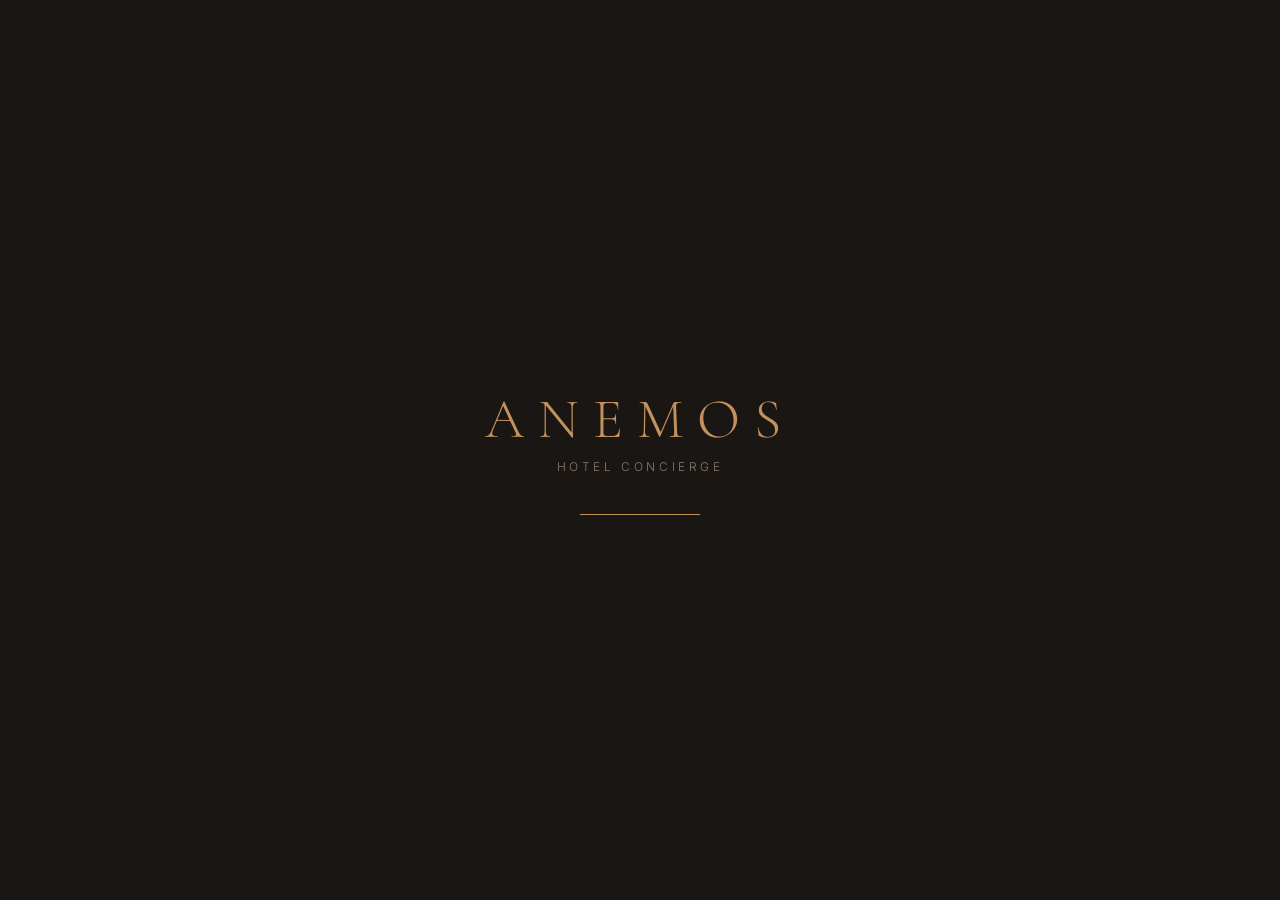
==== index.html @ 1d40fd34 "Initial commit: ANEMOS Luxury Hotel Digital Concierge & QR Menu System" ====
﻿<!DOCTYPE html>
<html lang="en">
<head>
<meta charset="UTF-8"/>
<meta name="viewport" content="width=device-width,initial-scale=1.0,maximum-scale=1.0"/>
<title>ANEMOS - Hotel Digital Concierge</title>
<link rel="preconnect" href="https://fonts.googleapis.com"/>
<link href="https://fonts.googleapis.com/css2?family=Cormorant+Garamond:wght@300;400;500;600&family=Inter:wght@300;400;500;600&display=swap" rel="stylesheet"/>
<link rel="stylesheet" href="guest.css"/>
</head>
<body>
<div id="splash"><div class="splash-logo">ANEMOS</div><div class="splash-sub">Hotel Concierge</div><div class="splash-bar"><div class="splash-bar-inner"></div></div></div>
<div id="app" class="hidden">
  <header class="header">
    <div class="header-logo">ANEMOS</div>
    <div class="header-right"><div class="room-chip" id="headerRoom">Room 101</div><a href="staff.html" class="staff-link">Staff</a></div>
  </header>
  <div class="hero"><div class="hero-overlay"></div><div class="hero-content"><div class="hero-welcome">Welcome to ANEMOS</div><div class="hero-title" id="heroGreeting">Good Evening!</div><div class="hero-tags"><span class="hero-tag">Luxury Stay</span><span class="hero-tag">Beachfront</span><span class="hero-tag">24/7 Concierge</span></div></div></div>
  <div class="info-banner">
    <div class="info-item"><div class="info-label">Check-in</div><div class="info-val">2:00 PM</div></div>
    <div class="info-divider"></div>
    <div class="info-item"><div class="info-label">Check-out</div><div class="info-val">11:00 AM</div></div>
    <div class="info-divider"></div>
    <div class="info-item"><div class="info-label">Room</div><div class="info-val" id="infoBannerRoom">101</div></div>
  </div>
  <button class="chat-bubble-btn" onclick="openPage('chat')">
    <span class="wa-icon">&#128172;</span>
    <span class="wa-text"><strong>Chat with Concierge</strong><span>Available 24/7 - Replies instantly</span></span>
    <span class="wa-arrow">&#8250;</span>
  </button>
  <div class="section">
    <div class="section-title">Hotel Services</div>
    <div class="section-sub">Tap to explore any service</div>
    <div class="cat-grid">
      <div class="cat-card" onclick="openPage('breakfast')"><div class="cat-icon">&#127859;</div><div><div class="cat-name">Breakfast</div><div class="cat-desc">7:00 - 10:30 AM</div></div><div class="cat-arrow">&#8250;</div></div>
      <div class="cat-card" onclick="openPage('wifi')"><div class="cat-icon">&#128246;</div><div><div class="cat-name">House &amp; Wi-Fi</div><div class="cat-desc">Hotel info &amp; network</div></div><div class="cat-arrow">&#8250;</div></div>
      <div class="cat-card" onclick="openPage('guestservices')"><div class="cat-icon">&#128717;</div><div><div class="cat-name">Guest Services</div><div class="cat-desc">Requests &amp; amenities</div></div><div class="cat-arrow">&#8250;</div></div>
      <div class="cat-card" onclick="openPage('localguide')"><div class="cat-icon">&#128506;</div><div><div class="cat-name">Local Guide</div><div class="cat-desc">Places to explore</div></div><div class="cat-arrow">&#8250;</div></div>
      <div class="cat-card" onclick="openPage('contacts')"><div class="cat-icon">&#128222;</div><div><div class="cat-name">Contacts</div><div class="cat-desc">Staff &amp; departments</div></div><div class="cat-arrow">&#8250;</div></div>
      <div class="cat-card" onclick="openPage('offers')"><div class="cat-icon">&#127873;</div><div><div class="cat-name">Property &amp; Offers</div><div class="cat-desc">Deals &amp; packages</div></div><div class="cat-arrow">&#8250;</div></div>
      <div class="cat-card" onclick="openPage('policies')"><div class="cat-icon">&#128203;</div><div><div class="cat-name">Policies</div><div class="cat-desc">Rules &amp; guidelines</div></div><div class="cat-arrow">&#8250;</div></div>
      <div class="cat-card" onclick="openPage('minibar')"><div class="cat-icon">&#127865;</div><div><div class="cat-name">Mini Bar</div><div class="cat-desc">Snacks &amp; beverages</div></div><div class="cat-arrow">&#8250;</div></div>
      <div class="cat-card wide" onclick="openPage('map')"><div class="cat-icon">&#128205;</div><div class="cat-info"><div class="cat-name">Property Map</div><div class="cat-desc">Find your way around the property</div></div><div class="cat-arrow2">&#8250;</div></div>
      <div class="cat-card wide" onclick="openPage('spa')"><div class="cat-icon">&#128134;</div><div class="cat-info"><div class="cat-name">Spa &amp; Wellness</div><div class="cat-desc">Book relaxation treatments</div></div><div class="cat-arrow2">&#8250;</div></div>
    </div>
  </div>
  <div class="scroll-pad"></div>
</div>

<!-- PAGES -->
<div class="page" id="page-breakfast"><div class="page-header"><button class="back-btn" onclick="closePage('breakfast')">&#8592; Back</button><h2>&#127859; Breakfast</h2></div><div class="page-body"><div class="wifi-badge">Served: 7:00 AM - 10:30 AM</div><div class="menu-list"><div class="menu-item"><div class="menu-dot veg"></div><div class="menu-item-info"><div class="menu-item-name">Continental Breakfast</div><div class="menu-item-desc">Croissants, jam, butter, fresh juice, coffee</div><span class="menu-item-tag">Vegetarian</span></div><div class="menu-time">30 min</div></div><div class="menu-item"><div class="menu-dot veg"></div><div class="menu-item-info"><div class="menu-item-name">Full English Breakfast</div><div class="menu-item-desc">Eggs, toast, baked beans, grilled tomato</div><span class="menu-item-tag">Egg</span></div><div class="menu-time">30 min</div></div><div class="menu-item"><div class="menu-dot veg"></div><div class="menu-item-info"><div class="menu-item-name">Fruit Bowl &amp; Granola</div><div class="menu-item-desc">Seasonal fruits, granola, honey yogurt</div><span class="menu-item-tag">Vegan</span></div><div class="menu-time">30 min</div></div><div class="menu-item"><div class="menu-dot"></div><div class="menu-item-info"><div class="menu-item-name">Pancakes &amp; Waffles</div><div class="menu-item-desc">Maple syrup, fresh berries, whipped cream</div><span class="menu-item-tag">Chef Special</span></div><div class="menu-time">30 min</div></div><div class="menu-item"><div class="menu-dot veg"></div><div class="menu-item-info"><div class="menu-item-name">Avocado Toast</div><div class="menu-item-desc">Sourdough, smashed avocado, cherry tomato</div><span class="menu-item-tag">Healthy</span></div><div class="menu-time">30 min</div></div><div class="menu-item"><div class="menu-dot"></div><div class="menu-item-info"><div class="menu-item-name">Eggs Benedict</div><div class="menu-item-desc">Poached eggs, hollandaise sauce, muffin</div><span class="menu-item-tag">Classic</span></div><div class="menu-time">30 min</div></div></div><br/><button class="modal-confirm" onclick="openPage('chat')">Chat with Concierge to Order</button></div></div>

<div class="page" id="page-wifi"><div class="page-header"><button class="back-btn" onclick="closePage('wifi')">&#8592; Back</button><h2>Wi-Fi &amp; Hotel Info</h2></div><div class="page-body"><div class="info-card"><h3>Wi-Fi Details</h3><div class="info-row"><span class="ikey">Network</span><span class="ival">ANEMOS_Guest</span></div><div class="info-row"><span class="ikey">Password</span><span class="ival" style="font-family:monospace;color:var(--primary);font-weight:700">Anemos@2024</span></div><div class="info-row"><span class="ikey">Speed</span><span class="ival">100 Mbps Fiber</span></div></div><div class="info-card"><h3>Hotel Timings</h3><div class="info-row"><span class="ikey">Breakfast</span><span class="ival">7:00 AM - 10:30 AM</span></div><div class="info-row"><span class="ikey">Spa</span><span class="ival">10:00 AM - 9:00 PM</span></div><div class="info-row"><span class="ikey">Restaurant</span><span class="ival">8:00 AM - 10:30 PM</span></div><div class="info-row"><span class="ikey">Pool</span><span class="ival">7:00 AM - 8:00 PM</span></div><div class="info-row"><span class="ikey">Room Service</span><span class="ival">24 Hours</span></div></div><div class="info-card"><h3>Check-in / Check-out</h3><div class="info-row"><span class="ikey">Check-in</span><span class="ival">2:00 PM</span></div><div class="info-row"><span class="ikey">Check-out</span><span class="ival">11:00 AM</span></div><div class="info-row"><span class="ikey">Late Check-out</span><span class="ival">Available (charges apply)</span></div></div></div></div>

<div class="page" id="page-guestservices"><div class="page-header"><button class="back-btn" onclick="closePage('guestservices')">&#8592; Back</button><h2>Guest Services</h2></div><div class="page-body"><div class="services-list"><div class="service-row" onclick="requestService('Extra Pillows')"><div class="srv-icon">&#128716;</div><div class="srv-info"><div class="srv-name">Extra Pillows</div><div class="srv-desc">Request additional bedding</div></div><div class="srv-arrow">&#8250;</div></div><div class="service-row" onclick="requestService('Extra Blanket')"><div class="srv-icon">&#129491;</div><div class="srv-info"><div class="srv-name">Extra Blanket</div><div class="srv-desc">Request warm blanket</div></div><div class="srv-arrow">&#8250;</div></div><div class="service-row" onclick="requestService('Iron and Board')"><div class="srv-icon">&#128086;</div><div class="srv-info"><div class="srv-name">Iron &amp; Board</div><div class="srv-desc">For clothes</div></div><div class="srv-arrow">&#8250;</div></div><div class="service-row" onclick="requestService('Toiletries Refill')"><div class="srv-icon">&#129516;</div><div class="srv-info"><div class="srv-name">Toiletries Refill</div><div class="srv-desc">Shampoo, soap, conditioner</div></div><div class="srv-arrow">&#8250;</div></div><div class="service-row" onclick="requestService('Room Cleaning')"><div class="srv-icon">&#129529;</div><div class="srv-info"><div class="srv-name">Room Cleaning Now</div><div class="srv-desc">Immediate housekeeping</div></div><div class="srv-arrow">&#8250;</div></div><div class="service-row" onclick="requestService('Do Not Disturb')"><div class="srv-icon">&#128683;</div><div class="srv-info"><div class="srv-name">Do Not Disturb</div><div class="srv-desc">No housekeeping today</div></div><div class="srv-arrow">&#8250;</div></div><div class="service-row" onclick="requestService('Wake-up Call')"><div class="srv-icon">&#9200;</div><div class="srv-info"><div class="srv-name">Wake-up Call</div><div class="srv-desc">Set alarm via staff</div></div><div class="srv-arrow">&#8250;</div></div><div class="service-row" onclick="requestService('Laundry')"><div class="srv-icon">&#128087;</div><div class="srv-info"><div class="srv-name">Laundry Service</div><div class="srv-desc">Same-day or next-day</div></div><div class="srv-arrow">&#8250;</div></div></div></div></div>

<div class="page" id="page-localguide"><div class="page-header"><button class="back-btn" onclick="closePage('localguide')">&#8592; Back</button><h2>Local Guide</h2></div><div class="page-body"><div class="guide-card"><div class="guide-emoji">&#127958;</div><div class="guide-info"><div class="guide-name">Calangute Beach</div><div class="guide-dist">2.5 km - 8 min drive</div></div><div class="guide-badge">Beach</div></div><div class="guide-card"><div class="guide-emoji">&#127749;</div><div class="guide-info"><div class="guide-name">Anjuna Beach</div><div class="guide-dist">5 km - 15 min drive</div></div><div class="guide-badge">Beach</div></div><div class="guide-card"><div class="guide-emoji">&#9962;</div><div class="guide-info"><div class="guide-name">Basilica of Bom Jesus</div><div class="guide-dist">12 km - 25 min</div></div><div class="guide-badge">Heritage</div></div><div class="guide-card"><div class="guide-emoji">&#128717;</div><div class="guide-info"><div class="guide-name">Mapusa Market</div><div class="guide-dist">8 km - 20 min drive</div></div><div class="guide-badge">Shopping</div></div><div class="guide-card"><div class="guide-emoji">&#127869;</div><div class="guide-info"><div class="guide-name">Fisherman Wharf</div><div class="guide-dist">4 km - 10 min drive</div></div><div class="guide-badge">Restaurant</div></div><div class="guide-card"><div class="guide-emoji">&#127754;</div><div class="guide-info"><div class="guide-name">Dudhsagar Waterfalls</div><div class="guide-dist">60 km - Day trip</div></div><div class="guide-badge">Nature</div></div><div class="guide-card"><div class="guide-emoji">&#127940;</div><div class="guide-info"><div class="guide-name">Water Sports Hub</div><div class="guide-dist">3 km - 8 min</div></div><div class="guide-badge">Adventure</div></div><div class="guide-card"><div class="guide-emoji">&#127759;</div><div class="guide-info"><div class="guide-name">Night Market Arpora</div><div class="guide-dist">4 km - 10 min drive</div></div><div class="guide-badge">Nightlife</div></div></div></div>

<div class="page" id="page-contacts"><div class="page-header"><button class="back-btn" onclick="closePage('contacts')">&#8592; Back</button><h2>Contacts</h2></div><div class="page-body"><div class="contact-card"><div class="contact-icon-wrap">&#127968;</div><div class="contact-info"><div class="contact-name">Reception</div><div class="contact-num">Ext: 0 - 24 Hours</div></div><button class="contact-call" onclick="showToast('Calling Reception...')">Call</button></div><div class="contact-card"><div class="contact-icon-wrap">&#129529;</div><div class="contact-info"><div class="contact-name">Housekeeping</div><div class="contact-num">Ext: 101</div></div><button class="contact-call" onclick="showToast('Calling Housekeeping...')">Call</button></div><div class="contact-card"><div class="contact-icon-wrap">&#127869;</div><div class="contact-info"><div class="contact-name">Restaurant</div><div class="contact-num">Ext: 102</div></div><button class="contact-call" onclick="showToast('Calling Restaurant...')">Call</button></div><div class="contact-card"><div class="contact-icon-wrap">&#128134;</div><div class="contact-info"><div class="contact-name">Spa &amp; Wellness</div><div class="contact-num">Ext: 103</div></div><button class="contact-call" onclick="showToast('Calling Spa...')">Call</button></div><div class="contact-card"><div class="contact-icon-wrap">&#128661;</div><div class="contact-info"><div class="contact-name">Valet / Transport</div><div class="contact-num">Ext: 104</div></div><button class="contact-call" onclick="showToast('Calling Valet...')">Call</button></div><div class="contact-card"><div class="contact-icon-wrap">&#128295;</div><div class="contact-info"><div class="contact-name">Maintenance</div><div class="contact-num">Ext: 105</div></div><button class="contact-call" onclick="showToast('Calling Maintenance...')">Call</button></div></div></div>

<div class="page" id="page-policies"><div class="page-header"><button class="back-btn" onclick="closePage('policies')">&#8592; Back</button><h2>Policies</h2></div><div class="page-body"><div class="policy-card"><div class="policy-title">Pet Policy</div><div class="policy-text">Pets are not allowed. Service animals welcome with prior notification.</div></div><div class="policy-card"><div class="policy-title">Smoking Policy</div><div class="policy-text">Non-smoking property. Designated smoking areas near the garden.</div></div><div class="policy-card"><div class="policy-title">Noise Policy</div><div class="policy-text">Quiet hours 10:00 PM - 8:00 AM. Outside visitors must register at reception.</div></div><div class="policy-card"><div class="policy-title">Payment Policy</div><div class="policy-text">All major cards, cash, UPI accepted. Credit card hold at check-in.</div></div><div class="policy-card"><div class="policy-title">Cancellation Policy</div><div class="policy-text">Free cancellation up to 48 hours before check-in. No-show: Full stay charged.</div></div><div class="policy-card"><div class="policy-title">Pool Rules</div><div class="policy-text">Pool open 7 AM - 8 PM. Children under 12 must be supervised.</div></div></div></div>

<div class="page" id="page-minibar"><div class="page-header"><button class="back-btn" onclick="closePage('minibar')">&#8592; Back</button><h2>Mini Bar</h2></div><div class="page-body"><div class="wifi-badge">Items billed to your room automatically</div><div class="minibar-grid"><div class="minibar-card"><div class="minibar-emoji">&#127866;</div><div class="minibar-name">Kingfisher Beer</div><div class="minibar-price">Rs. 250</div><button class="minibar-btn" onclick="addMinibar('Kingfisher Beer','250')">+ Order</button></div><div class="minibar-card"><div class="minibar-emoji">&#129380;</div><div class="minibar-name">Coca Cola</div><div class="minibar-price">Rs. 120</div><button class="minibar-btn" onclick="addMinibar('Coca Cola','120')">+ Order</button></div><div class="minibar-card"><div class="minibar-emoji">&#129381;</div><div class="minibar-name">Fruit Juice</div><div class="minibar-price">Rs. 180</div><button class="minibar-btn" onclick="addMinibar('Fruit Juice','180')">+ Order</button></div><div class="minibar-card"><div class="minibar-emoji">&#128167;</div><div class="minibar-name">Mineral Water 1L</div><div class="minibar-price">Rs. 80</div><button class="minibar-btn" onclick="addMinibar('Mineral Water','80')">+ Order</button></div><div class="minibar-card"><div class="minibar-emoji">&#127849;</div><div class="minibar-name">Dairy Milk</div><div class="minibar-price">Rs. 150</div><button class="minibar-btn" onclick="addMinibar('Dairy Milk','150')">+ Order</button></div><div class="minibar-card"><div class="minibar-emoji">&#129385;</div><div class="minibar-name">Roasted Peanuts</div><div class="minibar-price">Rs. 120</div><button class="minibar-btn" onclick="addMinibar('Peanuts','120')">+ Order</button></div><div class="minibar-card"><div class="minibar-emoji">&#127863;</div><div class="minibar-name">Red Wine Mini</div><div class="minibar-price">Rs. 650</div><button class="minibar-btn" onclick="addMinibar('Red Wine','650')">+ Order</button></div><div class="minibar-card"><div class="minibar-emoji">&#9749;</div><div class="minibar-name">Nescafe Kit</div><div class="minibar-price">Rs. 100</div><button class="minibar-btn" onclick="addMinibar('Coffee Kit','100')">+ Order</button></div></div></div></div>

<div class="page" id="page-map"><div class="page-header"><button class="back-btn" onclick="closePage('map')">&#8592; Back</button><h2>Property Map</h2></div><div class="page-body"><div class="map-card"><div class="map-placeholder"><div class="map-pin">&#128205;</div><p>ANEMOS Hotel, North Goa</p></div><div class="map-info"><p>Survey No. 45, Candolim Road, Calangute, North Goa - 403515</p></div></div><div class="info-card"><h3>Facilities</h3><div class="info-row"><span class="ikey">Swimming Pool</span><span class="ival">Ground Floor - Rear Garden</span></div><div class="info-row"><span class="ikey">Restaurant</span><span class="ival">Ground Floor - Main Building</span></div><div class="info-row"><span class="ikey">Spa</span><span class="ival">1st Floor - East Wing</span></div><div class="info-row"><span class="ikey">Gym</span><span class="ival">1st Floor - West Wing</span></div><div class="info-row"><span class="ikey">Reception</span><span class="ival">Ground Floor - Main Lobby</span></div><div class="info-row"><span class="ikey">Parking</span><span class="ival">Basement - B1 Level</span></div></div></div></div>

<div class="page" id="page-offers"><div class="page-header"><button class="back-btn" onclick="closePage('offers')">&#8592; Back</button><h2>Property &amp; Offers</h2></div><div class="page-body"><div class="offer-card"><div class="offer-banner"><h3>Honeymoon Package</h3><p>Special romantic getaway for couples</p></div><ul class="offer-body"><li>Complimentary room upgrade</li><li>Candle-light dinner for two</li><li>Couple spa session 60 min</li><li>Welcome fruit basket and wine</li></ul></div><div class="offer-card"><div class="offer-banner" style="background:linear-gradient(135deg,#4a90d9,#2c6fad)"><h3>Pool and Spa Day Pass</h3><p>Relax and rejuvenate all day</p></div><ul class="offer-body"><li>Full-day pool access</li><li>One spa treatment of choice</li><li>Complimentary welcome drink</li></ul></div><div class="offer-card"><div class="offer-banner" style="background:linear-gradient(135deg,#4caf7d,#2e7d52)"><h3>Dining Offer</h3><p>Save on every meal this week</p></div><ul class="offer-body"><li>20% off on all a la carte items</li><li>Free mocktail with main course</li></ul></div><button class="modal-confirm" style="margin-top:16px" onclick="openPage('chat')">Book via Concierge Chat</button></div></div>

<div class="page" id="page-spa"><div class="page-header"><button class="back-btn" onclick="closePage('spa')">&#8592; Back</button><h2>Spa &amp; Wellness</h2></div><div class="page-body"><div class="wifi-badge">Hours: 10:00 AM - 9:00 PM</div><div class="spa-list"><div class="spa-item"><div class="spa-emoji">&#128134;</div><div class="spa-info"><div class="spa-name">Swedish Massage</div><div class="spa-detail">60 min - Rs. 1,500 - Full body relaxation</div></div><button class="spa-book" onclick="bookSpa('Swedish Massage')">Book</button></div><div class="spa-item"><div class="spa-emoji">&#128170;</div><div class="spa-info"><div class="spa-name">Deep Tissue Massage</div><div class="spa-detail">90 min - Rs. 2,000 - Muscle tension relief</div></div><button class="spa-book" onclick="bookSpa('Deep Tissue')">Book</button></div><div class="spa-item"><div class="spa-emoji">&#127800;</div><div class="spa-info"><div class="spa-name">Aromatherapy</div><div class="spa-detail">60 min - Rs. 1,800 - Stress relief</div></div><button class="spa-book" onclick="bookSpa('Aromatherapy')">Book</button></div><div class="spa-item"><div class="spa-emoji">&#10024;</div><div class="spa-info"><div class="spa-name">Luxury Facial</div><div class="spa-detail">45 min - Rs. 1,200 - Skin rejuvenation</div></div><button class="spa-book" onclick="bookSpa('Luxury Facial')">Book</button></div><div class="spa-item"><div class="spa-emoji">&#129461;</div><div class="spa-info"><div class="spa-name">Foot Reflexology</div><div class="spa-detail">30 min - Rs. 800</div></div><button class="spa-book" onclick="bookSpa('Foot Reflexology')">Book</button></div><div class="spa-item"><div class="spa-emoji">&#128701;</div><div class="spa-info"><div class="spa-name">Floral Bath Ritual</div><div class="spa-detail">45 min - Rs. 1,400 - Rose and jasmine bath</div></div><button class="spa-book" onclick="bookSpa('Floral Bath')">Book</button></div></div></div></div>

<div class="page" id="page-chat">
  <div class="page-header" style="background:#075E54;border:none;">
    <button class="back-btn" style="background:transparent;border:none;color:#fff;" onclick="closePage('chat')">&#8592; Back</button>
    <div style="width:36px;height:36px;border-radius:50%;background:#c4915a;display:flex;align-items:center;justify-content:center;color:#fff;font-weight:700;font-size:1rem">A</div>
    <div style="flex:1"><div style="font-size:0.95rem;font-weight:600;color:#fff">ANEMOS Concierge</div><div style="color:rgba(255,255,255,0.7);font-size:0.7rem">Online now</div></div>
  </div>
  <div class="chat-body" id="chatBody">
    <div class="msg received"><div class="msg-bubble">Welcome to ANEMOS! How can we make your stay more special today?</div><div class="msg-time">Concierge - Now</div></div>
    <div class="msg received"><div class="msg-bubble">You can request anything - room service, breakfast, spa bookings, or ask anything about the hotel!</div><div class="msg-time">Concierge - Now</div></div>
  </div>
  <div class="quick-chips">
    <div class="chip" onclick="sendQuick('Order Breakfast')">Order Breakfast</div>
    <div class="chip" onclick="sendQuick('Book Spa')">Book Spa</div>
    <div class="chip" onclick="sendQuick('Extra Towels')">Extra Towels</div>
    <div class="chip" onclick="sendQuick('Room Cleaning')">Room Cleaning</div>
    <div class="chip" onclick="sendQuick('Wi-Fi Password')">Wi-Fi Password</div>
    <div class="chip" onclick="sendQuick('Late Check-out')">Late Check-out</div>
  </div>
  <div class="chat-input-area">
    <input type="text" class="chat-input" id="chatInput" placeholder="Type a message..." onkeypress="handleChatKey(event)"/>
    <button class="chat-send" onclick="sendChatMsg()">&#10148;</button>
  </div>
</div>

<div class="modal-overlay" id="roomModal">
  <div class="modal">
    <div class="modal-title">Welcome!</div>
    <div class="modal-sub">Please select your room number to personalize your experience.</div>
    <div class="room-selector">
      <label>Room Number</label>
      <div class="room-controls"><button class="room-btn" onclick="changeRoom(-1)">-</button><div class="room-val" id="roomVal">101</div><button class="room-btn" onclick="changeRoom(1)">+</button></div>
    </div>
    <button class="modal-confirm" onclick="confirmRoom()">Confirm Room and Continue</button>
  </div>
</div>

<div id="toast"></div>
<script src="guest.js"></script>
</body>
</html>
---- guest.css ----
﻿*{margin:0;padding:0;box-sizing:border-box;-webkit-tap-highlight-color:transparent}
:root{--primary:#c4915a;--primary-dark:#a87843;--accent:#d4a853;--bg:#ffffff;--bg2:#f7f4ef;--bg3:#eee9e0;--text:#1a1614;--text2:#5a504a;--text3:#9a8f85;--border:#e5ddd4;--red:#e05c5c;--green:#4caf7d;--shadow:0 2px 20px rgba(0,0,0,0.08);--shadow2:0 4px 30px rgba(0,0,0,0.12)}
html,body{font-family:'Inter',sans-serif;background:var(--bg);color:var(--text);min-height:100vh;max-width:430px;margin:0 auto;overflow-x:hidden}
#splash{position:fixed;inset:0;z-index:9999;background:#1a1614;display:flex;align-items:center;justify-content:center;flex-direction:column;transition:opacity .6s ease,visibility .6s ease}
#splash.hide{opacity:0;visibility:hidden}
.splash-logo{font-family:'Cormorant Garamond',serif;font-size:3.5rem;font-weight:300;color:var(--primary);letter-spacing:.25em;margin-bottom:6px}
.splash-sub{color:#8a7a6a;font-size:.75rem;letter-spacing:.3em;text-transform:uppercase;font-weight:300}
.splash-bar{margin-top:40px;width:120px;height:1px;background:#333;overflow:hidden}
.splash-bar-inner{height:100%;width:0;background:var(--primary);animation:loadBar 1.8s ease forwards}
@keyframes loadBar{to{width:100%}}
.header{position:sticky;top:0;z-index:100;background:rgba(255,255,255,.97);backdrop-filter:blur(12px);border-bottom:1px solid var(--border);padding:14px 20px;display:flex;align-items:center;justify-content:space-between}
.header-logo{font-family:'Cormorant Garamond',serif;font-size:1.5rem;font-weight:500;color:var(--text);letter-spacing:.12em}
.header-right{display:flex;align-items:center;gap:10px}
.room-chip{background:var(--primary);color:#fff;font-size:.72rem;font-weight:600;padding:4px 12px;border-radius:20px;letter-spacing:.05em}
.staff-link{background:var(--text);color:#fff;font-size:.72rem;font-weight:500;padding:5px 12px;border-radius:20px;border:none;cursor:pointer;text-decoration:none;display:flex;align-items:center;gap:5px;transition:background .2s}
.staff-link:hover{background:#333}
.hero{position:relative;height:220px;overflow:hidden;background:linear-gradient(135deg,#1a1614 0%,#3a2f28 100%)}
.hero-overlay{position:absolute;inset:0;background:linear-gradient(180deg,rgba(26,22,20,.3) 0%,rgba(26,22,20,.7) 100%);z-index:1}
.hero-content{position:absolute;bottom:0;left:0;right:0;z-index:2;padding:20px}
.hero-welcome{font-size:.72rem;color:var(--accent);letter-spacing:.2em;text-transform:uppercase;font-weight:500;margin-bottom:4px}
.hero-title{font-family:'Cormorant Garamond',serif;font-size:2rem;color:#fff;font-weight:400;line-height:1.1}
.hero-tags{display:flex;gap:8px;margin-top:10px;flex-wrap:wrap}
.hero-tag{background:rgba(255,255,255,.15);color:#fff;font-size:.68rem;padding:3px 10px;border-radius:20px;border:1px solid rgba(255,255,255,.25);backdrop-filter:blur(4px)}
.info-banner{background:var(--bg2);border-bottom:1px solid var(--border);padding:12px 20px;display:grid;grid-template-columns:repeat(3,1fr);text-align:center}
.info-item{padding:4px 0}
.info-label{font-size:.6rem;color:var(--text3);text-transform:uppercase;letter-spacing:.1em}
.info-val{font-size:.82rem;font-weight:600;color:var(--text);margin-top:1px}
.info-divider{width:1px;background:var(--border);align-self:stretch}
.chat-bubble-btn{margin:16px 20px;background:linear-gradient(135deg,#25D366,#128C7E);border-radius:16px;padding:14px 18px;display:flex;align-items:center;gap:12px;cursor:pointer;border:none;width:calc(100% - 40px);box-shadow:0 4px 20px rgba(37,211,102,.3);transition:transform .2s,box-shadow .2s;text-align:left}
.chat-bubble-btn:hover{transform:translateY(-1px);box-shadow:0 6px 24px rgba(37,211,102,.4)}
.wa-icon{font-size:1.6rem}
.wa-text{flex:1}
.wa-text strong{display:block;color:#fff;font-size:.9rem;font-weight:600}
.wa-text span{color:rgba(255,255,255,.8);font-size:.75rem}
.wa-arrow{color:rgba(255,255,255,.6);font-size:1.1rem}
.section{padding:20px}
.section-title{font-family:'Cormorant Garamond',serif;font-size:1.4rem;font-weight:500;color:var(--text);margin-bottom:4px;letter-spacing:.02em}
.section-sub{font-size:.75rem;color:var(--text3);margin-bottom:16px}
.cat-grid{display:grid;grid-template-columns:1fr 1fr;gap:10px}
.cat-card{background:var(--bg2);border:1px solid var(--border);border-radius:16px;padding:18px 16px;display:flex;flex-direction:column;gap:8px;cursor:pointer;transition:all .25s;position:relative;overflow:hidden}
.cat-card::before{content:'';position:absolute;top:0;left:0;right:0;height:3px;background:var(--primary);opacity:0;transition:opacity .25s}
.cat-card:hover::before,.cat-card:active::before{opacity:1}
.cat-card:hover{transform:translateY(-2px);box-shadow:var(--shadow2);background:#fff}
.cat-card:active{transform:scale(.98)}
.cat-icon{font-size:1.8rem}
.cat-name{font-size:.88rem;font-weight:600;color:var(--text)}
.cat-desc{font-size:.72rem;color:var(--text3);line-height:1.4}
.cat-arrow{position:absolute;right:14px;top:50%;transform:translateY(-50%);color:var(--text3);font-size:.9rem}
.cat-arrow2{color:var(--text3);font-size:.9rem;margin-left:auto}
.cat-card.wide{grid-column:span 2;flex-direction:row;align-items:center}
.cat-card.wide .cat-icon{font-size:2rem}
.cat-card.wide .cat-info{flex:1}
.page{position:fixed;inset:0;z-index:200;background:var(--bg);transform:translateY(100%);transition:transform .35s cubic-bezier(.4,0,.2,1);overflow-y:auto;max-width:430px;margin:0 auto}
.page.open{transform:translateY(0)}
.page-header{position:sticky;top:0;z-index:10;background:rgba(255,255,255,.97);backdrop-filter:blur(12px);border-bottom:1px solid var(--border);padding:14px 20px;display:flex;align-items:center;gap:14px}
.back-btn{background:var(--bg2);border:1px solid var(--border);border-radius:10px;padding:7px 14px;font-size:.82rem;font-weight:500;color:var(--text);cursor:pointer;transition:background .2s;display:flex;align-items:center;gap:5px}
.back-btn:hover{background:var(--bg3)}
.page-header h2{font-family:'Cormorant Garamond',serif;font-size:1.4rem;font-weight:500}
.page-body{padding:20px;padding-bottom:100px}
.info-card{background:var(--bg2);border-radius:16px;padding:18px;margin-bottom:12px;border:1px solid var(--border)}
.info-card h3{font-size:.78rem;text-transform:uppercase;letter-spacing:.12em;color:var(--primary);font-weight:600;margin-bottom:12px}
.info-row{display:flex;align-items:flex-start;gap:10px;padding:8px 0;border-bottom:1px solid var(--border)}
.info-row:last-child{border-bottom:none;padding-bottom:0}
.ikey{font-size:.78rem;color:var(--text3);min-width:110px}
.ival{font-size:.82rem;font-weight:500;color:var(--text);flex:1}
.menu-list{display:flex;flex-direction:column;gap:10px}
.menu-item{background:#fff;border:1px solid var(--border);border-radius:14px;padding:16px;display:flex;align-items:center;gap:12px}
.menu-dot{width:10px;height:10px;border-radius:50%;background:var(--primary);flex-shrink:0}
.menu-dot.veg{background:var(--green)}
.menu-item-info{flex:1}
.menu-item-name{font-size:.88rem;font-weight:600;color:var(--text)}
.menu-item-desc{font-size:.72rem;color:var(--text3);margin-top:2px}
.menu-item-tag{display:inline-block;background:var(--bg2);font-size:.65rem;padding:2px 8px;border-radius:10px;color:var(--text3);margin-top:4px}
.menu-time{font-size:.72rem;color:var(--primary);font-weight:600}
.guide-card{background:var(--bg2);border:1px solid var(--border);border-radius:14px;padding:16px;display:flex;align-items:center;gap:14px;margin-bottom:10px;cursor:pointer;transition:all .2s}
.guide-card:hover{background:#fff;transform:translateX(4px);box-shadow:var(--shadow)}
.guide-emoji{font-size:1.8rem}
.guide-info{flex:1}
.guide-name{font-size:.88rem;font-weight:600;color:var(--text)}
.guide-dist{font-size:.72rem;color:var(--text3);margin-top:2px}
.guide-badge{font-size:.65rem;background:var(--primary);color:#fff;padding:2px 8px;border-radius:10px;font-weight:600}
.contact-card{background:var(--bg2);border:1px solid var(--border);border-radius:14px;padding:16px;display:flex;align-items:center;gap:14px;margin-bottom:10px}
.contact-icon-wrap{width:44px;height:44px;border-radius:12px;background:var(--primary);color:#fff;display:flex;align-items:center;justify-content:center;font-size:1.3rem;flex-shrink:0}
.contact-info{flex:1}
.contact-name{font-size:.88rem;font-weight:600}
.contact-num{font-size:.8rem;color:var(--text3);margin-top:2px}
.contact-call{background:var(--green);color:#fff;border:none;border-radius:10px;padding:8px 16px;font-size:.78rem;font-weight:600;cursor:pointer;transition:background .2s}
.contact-call:hover{background:#3a9b6a}
.services-list{display:flex;flex-direction:column;gap:10px}
.service-row{background:var(--bg2);border:1px solid var(--border);border-radius:14px;padding:16px;display:flex;align-items:center;gap:12px;cursor:pointer;transition:all .2s}
.service-row:hover{background:#fff;box-shadow:var(--shadow)}
.service-row:active{transform:scale(.98)}
.srv-icon{font-size:1.5rem;width:40px;text-align:center}
.srv-info{flex:1}
.srv-name{font-size:.88rem;font-weight:600}
.srv-desc{font-size:.72rem;color:var(--text3);margin-top:2px}
.srv-arrow{color:var(--text3);font-size:1rem}
.policy-card{background:var(--bg2);border:1px solid var(--border);border-radius:14px;padding:18px;margin-bottom:10px}
.policy-title{font-size:.88rem;font-weight:600;color:var(--text);margin-bottom:8px}
.policy-text{font-size:.78rem;color:var(--text3);line-height:1.7}
.minibar-grid{display:grid;grid-template-columns:1fr 1fr;gap:10px}
.minibar-card{background:var(--bg2);border:1px solid var(--border);border-radius:14px;padding:16px;text-align:center}
.minibar-emoji{font-size:2rem;margin-bottom:6px}
.minibar-name{font-size:.82rem;font-weight:600;margin-bottom:2px}
.minibar-price{font-size:.72rem;color:var(--primary);font-weight:600}
.minibar-btn{margin-top:10px;width:100%;background:var(--primary);color:#fff;border:none;border-radius:10px;padding:8px;font-size:.78rem;font-weight:600;cursor:pointer;transition:background .2s}
.minibar-btn:hover{background:var(--primary-dark)}
.map-card{background:var(--bg2);border:1px solid var(--border);border-radius:16px;overflow:hidden;margin-bottom:12px}
.map-placeholder{height:180px;background:linear-gradient(135deg,#e8e0d6,#d4c8bc);display:flex;align-items:center;justify-content:center;flex-direction:column;gap:8px}
.map-pin{font-size:2.5rem}
.map-placeholder p{font-size:.78rem;color:var(--text3)}
.map-info{padding:14px 16px}
.map-info p{font-size:.82rem;color:var(--text2);line-height:1.6}
.offer-card{border-radius:16px;overflow:hidden;margin-bottom:12px;border:1px solid var(--border)}
.offer-banner{background:linear-gradient(135deg,var(--primary),var(--primary-dark));padding:20px;color:#fff}
.offer-banner h3{font-size:1rem;font-weight:700;margin-bottom:4px}
.offer-banner p{font-size:.78rem;opacity:.85}
.offer-body{background:var(--bg2);padding:14px}
.offer-body li{font-size:.78rem;color:var(--text2);line-height:1.9;list-style:none;padding-left:16px;position:relative}
.offer-body li::before{content:'✓';position:absolute;left:0;color:var(--primary);font-weight:700}
.chat-body{background:#ece5dd;min-height:400px;padding:16px;display:flex;flex-direction:column;gap:12px}
.msg{max-width:78%;display:flex;flex-direction:column}
.msg.received{align-self:flex-start}
.msg.sent{align-self:flex-end}
.msg-bubble{padding:10px 14px;border-radius:16px;font-size:.85rem;line-height:1.5;word-break:break-word}
.msg.received .msg-bubble{background:#fff;border-radius:4px 16px 16px 16px;color:var(--text);box-shadow:0 1px 3px rgba(0,0,0,.1)}
.msg.sent .msg-bubble{background:#dcf8c6;border-radius:16px 4px 16px 16px;color:#1a1614;box-shadow:0 1px 3px rgba(0,0,0,.1)}
.msg-time{font-size:.65rem;color:var(--text3);margin-top:3px;padding:0 4px}
.msg.sent .msg-time{text-align:right}
.quick-chips{display:flex;flex-wrap:wrap;gap:8px;padding:12px 16px;background:#f0f0f0}
.chip{background:#fff;border:1px solid var(--primary);color:var(--primary);border-radius:20px;padding:6px 14px;font-size:.78rem;font-weight:500;cursor:pointer;transition:all .2s}
.chip:hover{background:var(--primary);color:#fff}
.chat-input-area{position:sticky;bottom:0;background:#f0f0f0;padding:10px 12px;display:flex;align-items:center;gap:8px}
.chat-input{flex:1;background:#fff;border:none;border-radius:24px;padding:10px 16px;font-size:.85rem;font-family:'Inter',sans-serif;outline:none}
.chat-send{width:44px;height:44px;border-radius:50%;background:#25D366;border:none;color:#fff;font-size:1.1rem;cursor:pointer;display:flex;align-items:center;justify-content:center;transition:background .2s;flex-shrink:0}
.chat-send:hover{background:#20c45e}
.spa-list{display:flex;flex-direction:column;gap:10px}
.spa-item{background:var(--bg2);border:1px solid var(--border);border-radius:14px;padding:16px;display:flex;align-items:center;gap:14px}
.spa-emoji{font-size:1.8rem}
.spa-info{flex:1}
.spa-name{font-size:.88rem;font-weight:600}
.spa-detail{font-size:.72rem;color:var(--text3);margin-top:2px}
.spa-book{background:var(--primary);color:#fff;border:none;border-radius:10px;padding:8px 14px;font-size:.78rem;font-weight:600;cursor:pointer;transition:background .2s}
.spa-book:hover{background:var(--primary-dark)}
#toast{position:fixed;bottom:80px;left:50%;transform:translateX(-50%);background:#1a1614;color:#fff;border-radius:12px;padding:10px 20px;font-size:.82rem;font-weight:500;z-index:9999;opacity:0;transition:opacity .3s;pointer-events:none;white-space:nowrap;max-width:90%}
#toast.show{opacity:1}
.modal-overlay{position:fixed;inset:0;z-index:500;background:rgba(0,0,0,.5);backdrop-filter:blur(4px);display:flex;align-items:flex-end;justify-content:center;opacity:0;visibility:hidden;transition:all .3s}
.modal-overlay.open{opacity:1;visibility:visible}
.modal{background:#fff;border-radius:24px 24px 0 0;width:100%;max-width:430px;padding:28px 24px;transform:translateY(100%);transition:transform .35s cubic-bezier(.4,0,.2,1)}
.modal-overlay.open .modal{transform:translateY(0)}
.modal-title{font-family:'Cormorant Garamond',serif;font-size:1.6rem;font-weight:500;margin-bottom:6px}
.modal-sub{font-size:.82rem;color:var(--text3);margin-bottom:20px}
.room-selector{display:flex;align-items:center;justify-content:space-between;background:var(--bg2);border-radius:14px;padding:12px 20px;margin-bottom:20px}
.room-selector label{font-size:.85rem;font-weight:600}
.room-controls{display:flex;align-items:center;gap:16px}
.room-btn{width:32px;height:32px;border-radius:50%;background:var(--primary);color:#fff;border:none;font-size:1.1rem;cursor:pointer;font-weight:700;display:flex;align-items:center;justify-content:center}
.room-val{font-size:1.1rem;font-weight:700;min-width:30px;text-align:center}
.modal-confirm{width:100%;background:var(--primary);color:#fff;border:none;border-radius:14px;padding:16px;font-size:.95rem;font-weight:600;cursor:pointer;font-family:'Inter',sans-serif;transition:background .2s}
.modal-confirm:hover{background:var(--primary-dark)}
.scroll-pad{height:80px}
.wifi-badge{display:inline-flex;align-items:center;gap:6px;background:var(--bg3);border-radius:20px;padding:6px 14px;font-size:.78rem;color:var(--text2);margin-bottom:12px;border:1px solid var(--border)}
.hidden{display:none!important}
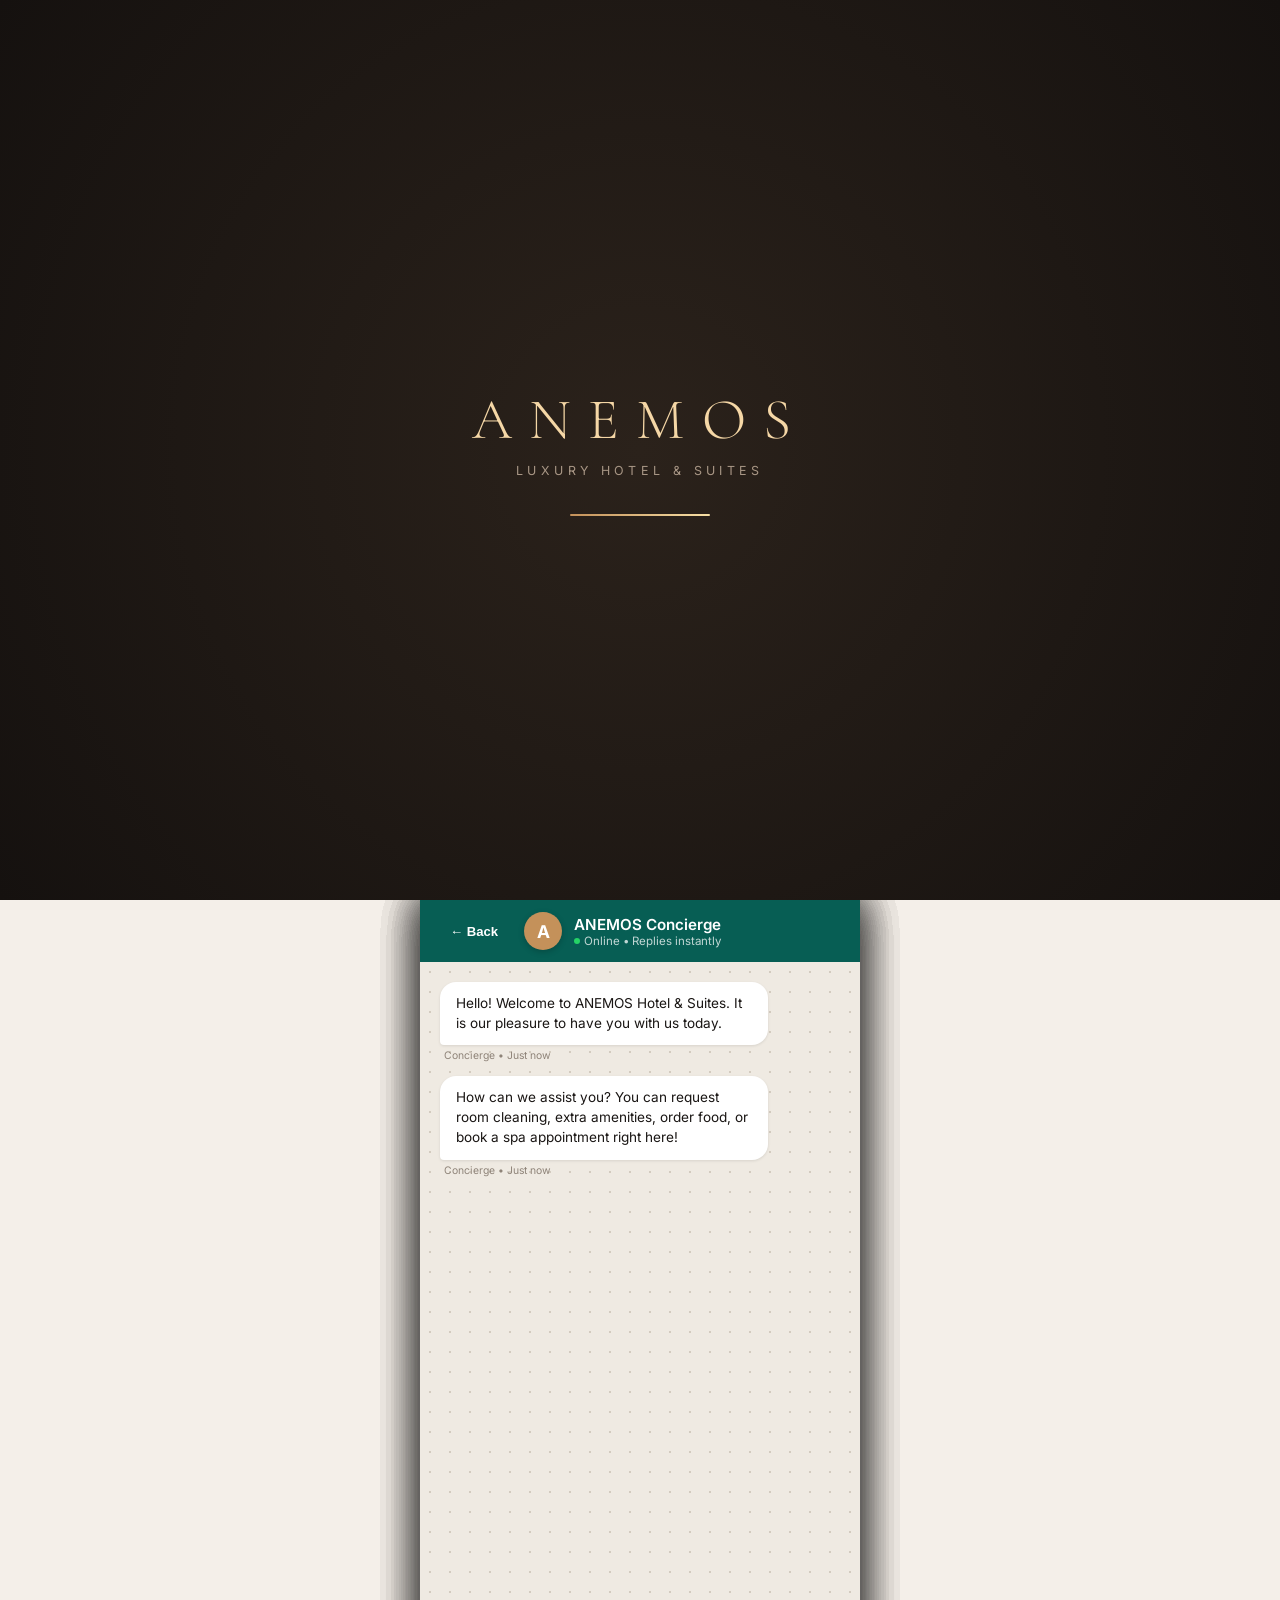
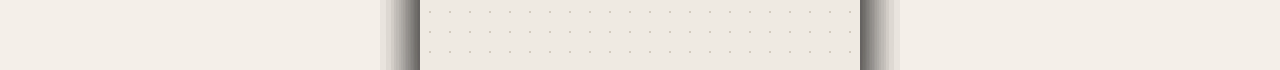
==== commit d81aadd6: "Add luxury hotel images, cinematic zoom animations, and rich card interactions" ====
--- a/index.html
+++ b/index.html
@@ -1,110 +1,792 @@
-﻿<!DOCTYPE html>
+<!DOCTYPE html>
 <html lang="en">
 <head>
 <meta charset="UTF-8"/>
 <meta name="viewport" content="width=device-width,initial-scale=1.0,maximum-scale=1.0"/>
-<title>ANEMOS - Hotel Digital Concierge</title>
+<title>ANEMOS - Luxury Hotel Digital Concierge</title>
 <link rel="preconnect" href="https://fonts.googleapis.com"/>
-<link href="https://fonts.googleapis.com/css2?family=Cormorant+Garamond:wght@300;400;500;600&family=Inter:wght@300;400;500;600&display=swap" rel="stylesheet"/>
+<link href="https://fonts.googleapis.com/css2?family=Cormorant+Garamond:ital,wght@0,300;0,400;0,500;0,600;0,700;1,400&family=Inter:wght@300;400;500;600;700&display=swap" rel="stylesheet"/>
 <link rel="stylesheet" href="guest.css"/>
 </head>
 <body>
-<div id="splash"><div class="splash-logo">ANEMOS</div><div class="splash-sub">Hotel Concierge</div><div class="splash-bar"><div class="splash-bar-inner"></div></div></div>
-<div id="app" class="hidden">
-  <header class="header">
-    <div class="header-logo">ANEMOS</div>
-    <div class="header-right"><div class="room-chip" id="headerRoom">Room 101</div><a href="staff.html" class="staff-link">Staff</a></div>
-  </header>
-  <div class="hero"><div class="hero-overlay"></div><div class="hero-content"><div class="hero-welcome">Welcome to ANEMOS</div><div class="hero-title" id="heroGreeting">Good Evening!</div><div class="hero-tags"><span class="hero-tag">Luxury Stay</span><span class="hero-tag">Beachfront</span><span class="hero-tag">24/7 Concierge</span></div></div></div>
-  <div class="info-banner">
-    <div class="info-item"><div class="info-label">Check-in</div><div class="info-val">2:00 PM</div></div>
-    <div class="info-divider"></div>
-    <div class="info-item"><div class="info-label">Check-out</div><div class="info-val">11:00 AM</div></div>
-    <div class="info-divider"></div>
-    <div class="info-item"><div class="info-label">Room</div><div class="info-val" id="infoBannerRoom">101</div></div>
-  </div>
-  <button class="chat-bubble-btn" onclick="openPage('chat')">
-    <span class="wa-icon">&#128172;</span>
-    <span class="wa-text"><strong>Chat with Concierge</strong><span>Available 24/7 - Replies instantly</span></span>
-    <span class="wa-arrow">&#8250;</span>
-  </button>
-  <div class="section">
-    <div class="section-title">Hotel Services</div>
-    <div class="section-sub">Tap to explore any service</div>
-    <div class="cat-grid">
-      <div class="cat-card" onclick="openPage('breakfast')"><div class="cat-icon">&#127859;</div><div><div class="cat-name">Breakfast</div><div class="cat-desc">7:00 - 10:30 AM</div></div><div class="cat-arrow">&#8250;</div></div>
-      <div class="cat-card" onclick="openPage('wifi')"><div class="cat-icon">&#128246;</div><div><div class="cat-name">House &amp; Wi-Fi</div><div class="cat-desc">Hotel info &amp; network</div></div><div class="cat-arrow">&#8250;</div></div>
-      <div class="cat-card" onclick="openPage('guestservices')"><div class="cat-icon">&#128717;</div><div><div class="cat-name">Guest Services</div><div class="cat-desc">Requests &amp; amenities</div></div><div class="cat-arrow">&#8250;</div></div>
-      <div class="cat-card" onclick="openPage('localguide')"><div class="cat-icon">&#128506;</div><div><div class="cat-name">Local Guide</div><div class="cat-desc">Places to explore</div></div><div class="cat-arrow">&#8250;</div></div>
-      <div class="cat-card" onclick="openPage('contacts')"><div class="cat-icon">&#128222;</div><div><div class="cat-name">Contacts</div><div class="cat-desc">Staff &amp; departments</div></div><div class="cat-arrow">&#8250;</div></div>
-      <div class="cat-card" onclick="openPage('offers')"><div class="cat-icon">&#127873;</div><div><div class="cat-name">Property &amp; Offers</div><div class="cat-desc">Deals &amp; packages</div></div><div class="cat-arrow">&#8250;</div></div>
-      <div class="cat-card" onclick="openPage('policies')"><div class="cat-icon">&#128203;</div><div><div class="cat-name">Policies</div><div class="cat-desc">Rules &amp; guidelines</div></div><div class="cat-arrow">&#8250;</div></div>
-      <div class="cat-card" onclick="openPage('minibar')"><div class="cat-icon">&#127865;</div><div><div class="cat-name">Mini Bar</div><div class="cat-desc">Snacks &amp; beverages</div></div><div class="cat-arrow">&#8250;</div></div>
-      <div class="cat-card wide" onclick="openPage('map')"><div class="cat-icon">&#128205;</div><div class="cat-info"><div class="cat-name">Property Map</div><div class="cat-desc">Find your way around the property</div></div><div class="cat-arrow2">&#8250;</div></div>
-      <div class="cat-card wide" onclick="openPage('spa')"><div class="cat-icon">&#128134;</div><div class="cat-info"><div class="cat-name">Spa &amp; Wellness</div><div class="cat-desc">Book relaxation treatments</div></div><div class="cat-arrow2">&#8250;</div></div>
-    </div>
-  </div>
-  <div class="scroll-pad"></div>
+
+<div id="splash">
+  <div class="splash-logo">ANEMOS</div>
+  <div class="splash-sub">Luxury Hotel &amp; Suites</div>
+  <div class="splash-bar"><div class="splash-bar-inner"></div></div>
 </div>
 
-<!-- PAGES -->
-<div class="page" id="page-breakfast"><div class="page-header"><button class="back-btn" onclick="closePage('breakfast')">&#8592; Back</button><h2>&#127859; Breakfast</h2></div><div class="page-body"><div class="wifi-badge">Served: 7:00 AM - 10:30 AM</div><div class="menu-list"><div class="menu-item"><div class="menu-dot veg"></div><div class="menu-item-info"><div class="menu-item-name">Continental Breakfast</div><div class="menu-item-desc">Croissants, jam, butter, fresh juice, coffee</div><span class="menu-item-tag">Vegetarian</span></div><div class="menu-time">30 min</div></div><div class="menu-item"><div class="menu-dot veg"></div><div class="menu-item-info"><div class="menu-item-name">Full English Breakfast</div><div class="menu-item-desc">Eggs, toast, baked beans, grilled tomato</div><span class="menu-item-tag">Egg</span></div><div class="menu-time">30 min</div></div><div class="menu-item"><div class="menu-dot veg"></div><div class="menu-item-info"><div class="menu-item-name">Fruit Bowl &amp; Granola</div><div class="menu-item-desc">Seasonal fruits, granola, honey yogurt</div><span class="menu-item-tag">Vegan</span></div><div class="menu-time">30 min</div></div><div class="menu-item"><div class="menu-dot"></div><div class="menu-item-info"><div class="menu-item-name">Pancakes &amp; Waffles</div><div class="menu-item-desc">Maple syrup, fresh berries, whipped cream</div><span class="menu-item-tag">Chef Special</span></div><div class="menu-time">30 min</div></div><div class="menu-item"><div class="menu-dot veg"></div><div class="menu-item-info"><div class="menu-item-name">Avocado Toast</div><div class="menu-item-desc">Sourdough, smashed avocado, cherry tomato</div><span class="menu-item-tag">Healthy</span></div><div class="menu-time">30 min</div></div><div class="menu-item"><div class="menu-dot"></div><div class="menu-item-info"><div class="menu-item-name">Eggs Benedict</div><div class="menu-item-desc">Poached eggs, hollandaise sauce, muffin</div><span class="menu-item-tag">Classic</span></div><div class="menu-time">30 min</div></div></div><br/><button class="modal-confirm" onclick="openPage('chat')">Chat with Concierge to Order</button></div></div>
-
-<div class="page" id="page-wifi"><div class="page-header"><button class="back-btn" onclick="closePage('wifi')">&#8592; Back</button><h2>Wi-Fi &amp; Hotel Info</h2></div><div class="page-body"><div class="info-card"><h3>Wi-Fi Details</h3><div class="info-row"><span class="ikey">Network</span><span class="ival">ANEMOS_Guest</span></div><div class="info-row"><span class="ikey">Password</span><span class="ival" style="font-family:monospace;color:var(--primary);font-weight:700">Anemos@2024</span></div><div class="info-row"><span class="ikey">Speed</span><span class="ival">100 Mbps Fiber</span></div></div><div class="info-card"><h3>Hotel Timings</h3><div class="info-row"><span class="ikey">Breakfast</span><span class="ival">7:00 AM - 10:30 AM</span></div><div class="info-row"><span class="ikey">Spa</span><span class="ival">10:00 AM - 9:00 PM</span></div><div class="info-row"><span class="ikey">Restaurant</span><span class="ival">8:00 AM - 10:30 PM</span></div><div class="info-row"><span class="ikey">Pool</span><span class="ival">7:00 AM - 8:00 PM</span></div><div class="info-row"><span class="ikey">Room Service</span><span class="ival">24 Hours</span></div></div><div class="info-card"><h3>Check-in / Check-out</h3><div class="info-row"><span class="ikey">Check-in</span><span class="ival">2:00 PM</span></div><div class="info-row"><span class="ikey">Check-out</span><span class="ival">11:00 AM</span></div><div class="info-row"><span class="ikey">Late Check-out</span><span class="ival">Available (charges apply)</span></div></div></div></div>
-
-<div class="page" id="page-guestservices"><div class="page-header"><button class="back-btn" onclick="closePage('guestservices')">&#8592; Back</button><h2>Guest Services</h2></div><div class="page-body"><div class="services-list"><div class="service-row" onclick="requestService('Extra Pillows')"><div class="srv-icon">&#128716;</div><div class="srv-info"><div class="srv-name">Extra Pillows</div><div class="srv-desc">Request additional bedding</div></div><div class="srv-arrow">&#8250;</div></div><div class="service-row" onclick="requestService('Extra Blanket')"><div class="srv-icon">&#129491;</div><div class="srv-info"><div class="srv-name">Extra Blanket</div><div class="srv-desc">Request warm blanket</div></div><div class="srv-arrow">&#8250;</div></div><div class="service-row" onclick="requestService('Iron and Board')"><div class="srv-icon">&#128086;</div><div class="srv-info"><div class="srv-name">Iron &amp; Board</div><div class="srv-desc">For clothes</div></div><div class="srv-arrow">&#8250;</div></div><div class="service-row" onclick="requestService('Toiletries Refill')"><div class="srv-icon">&#129516;</div><div class="srv-info"><div class="srv-name">Toiletries Refill</div><div class="srv-desc">Shampoo, soap, conditioner</div></div><div class="srv-arrow">&#8250;</div></div><div class="service-row" onclick="requestService('Room Cleaning')"><div class="srv-icon">&#129529;</div><div class="srv-info"><div class="srv-name">Room Cleaning Now</div><div class="srv-desc">Immediate housekeeping</div></div><div class="srv-arrow">&#8250;</div></div><div class="service-row" onclick="requestService('Do Not Disturb')"><div class="srv-icon">&#128683;</div><div class="srv-info"><div class="srv-name">Do Not Disturb</div><div class="srv-desc">No housekeeping today</div></div><div class="srv-arrow">&#8250;</div></div><div class="service-row" onclick="requestService('Wake-up Call')"><div class="srv-icon">&#9200;</div><div class="srv-info"><div class="srv-name">Wake-up Call</div><div class="srv-desc">Set alarm via staff</div></div><div class="srv-arrow">&#8250;</div></div><div class="service-row" onclick="requestService('Laundry')"><div class="srv-icon">&#128087;</div><div class="srv-info"><div class="srv-name">Laundry Service</div><div class="srv-desc">Same-day or next-day</div></div><div class="srv-arrow">&#8250;</div></div></div></div></div>
-
-<div class="page" id="page-localguide"><div class="page-header"><button class="back-btn" onclick="closePage('localguide')">&#8592; Back</button><h2>Local Guide</h2></div><div class="page-body"><div class="guide-card"><div class="guide-emoji">&#127958;</div><div class="guide-info"><div class="guide-name">Calangute Beach</div><div class="guide-dist">2.5 km - 8 min drive</div></div><div class="guide-badge">Beach</div></div><div class="guide-card"><div class="guide-emoji">&#127749;</div><div class="guide-info"><div class="guide-name">Anjuna Beach</div><div class="guide-dist">5 km - 15 min drive</div></div><div class="guide-badge">Beach</div></div><div class="guide-card"><div class="guide-emoji">&#9962;</div><div class="guide-info"><div class="guide-name">Basilica of Bom Jesus</div><div class="guide-dist">12 km - 25 min</div></div><div class="guide-badge">Heritage</div></div><div class="guide-card"><div class="guide-emoji">&#128717;</div><div class="guide-info"><div class="guide-name">Mapusa Market</div><div class="guide-dist">8 km - 20 min drive</div></div><div class="guide-badge">Shopping</div></div><div class="guide-card"><div class="guide-emoji">&#127869;</div><div class="guide-info"><div class="guide-name">Fisherman Wharf</div><div class="guide-dist">4 km - 10 min drive</div></div><div class="guide-badge">Restaurant</div></div><div class="guide-card"><div class="guide-emoji">&#127754;</div><div class="guide-info"><div class="guide-name">Dudhsagar Waterfalls</div><div class="guide-dist">60 km - Day trip</div></div><div class="guide-badge">Nature</div></div><div class="guide-card"><div class="guide-emoji">&#127940;</div><div class="guide-info"><div class="guide-name">Water Sports Hub</div><div class="guide-dist">3 km - 8 min</div></div><div class="guide-badge">Adventure</div></div><div class="guide-card"><div class="guide-emoji">&#127759;</div><div class="guide-info"><div class="guide-name">Night Market Arpora</div><div class="guide-dist">4 km - 10 min drive</div></div><div class="guide-badge">Nightlife</div></div></div></div>
-
-<div class="page" id="page-contacts"><div class="page-header"><button class="back-btn" onclick="closePage('contacts')">&#8592; Back</button><h2>Contacts</h2></div><div class="page-body"><div class="contact-card"><div class="contact-icon-wrap">&#127968;</div><div class="contact-info"><div class="contact-name">Reception</div><div class="contact-num">Ext: 0 - 24 Hours</div></div><button class="contact-call" onclick="showToast('Calling Reception...')">Call</button></div><div class="contact-card"><div class="contact-icon-wrap">&#129529;</div><div class="contact-info"><div class="contact-name">Housekeeping</div><div class="contact-num">Ext: 101</div></div><button class="contact-call" onclick="showToast('Calling Housekeeping...')">Call</button></div><div class="contact-card"><div class="contact-icon-wrap">&#127869;</div><div class="contact-info"><div class="contact-name">Restaurant</div><div class="contact-num">Ext: 102</div></div><button class="contact-call" onclick="showToast('Calling Restaurant...')">Call</button></div><div class="contact-card"><div class="contact-icon-wrap">&#128134;</div><div class="contact-info"><div class="contact-name">Spa &amp; Wellness</div><div class="contact-num">Ext: 103</div></div><button class="contact-call" onclick="showToast('Calling Spa...')">Call</button></div><div class="contact-card"><div class="contact-icon-wrap">&#128661;</div><div class="contact-info"><div class="contact-name">Valet / Transport</div><div class="contact-num">Ext: 104</div></div><button class="contact-call" onclick="showToast('Calling Valet...')">Call</button></div><div class="contact-card"><div class="contact-icon-wrap">&#128295;</div><div class="contact-info"><div class="contact-name">Maintenance</div><div class="contact-num">Ext: 105</div></div><button class="contact-call" onclick="showToast('Calling Maintenance...')">Call</button></div></div></div>
-
-<div class="page" id="page-policies"><div class="page-header"><button class="back-btn" onclick="closePage('policies')">&#8592; Back</button><h2>Policies</h2></div><div class="page-body"><div class="policy-card"><div class="policy-title">Pet Policy</div><div class="policy-text">Pets are not allowed. Service animals welcome with prior notification.</div></div><div class="policy-card"><div class="policy-title">Smoking Policy</div><div class="policy-text">Non-smoking property. Designated smoking areas near the garden.</div></div><div class="policy-card"><div class="policy-title">Noise Policy</div><div class="policy-text">Quiet hours 10:00 PM - 8:00 AM. Outside visitors must register at reception.</div></div><div class="policy-card"><div class="policy-title">Payment Policy</div><div class="policy-text">All major cards, cash, UPI accepted. Credit card hold at check-in.</div></div><div class="policy-card"><div class="policy-title">Cancellation Policy</div><div class="policy-text">Free cancellation up to 48 hours before check-in. No-show: Full stay charged.</div></div><div class="policy-card"><div class="policy-title">Pool Rules</div><div class="policy-text">Pool open 7 AM - 8 PM. Children under 12 must be supervised.</div></div></div></div>
-
-<div class="page" id="page-minibar"><div class="page-header"><button class="back-btn" onclick="closePage('minibar')">&#8592; Back</button><h2>Mini Bar</h2></div><div class="page-body"><div class="wifi-badge">Items billed to your room automatically</div><div class="minibar-grid"><div class="minibar-card"><div class="minibar-emoji">&#127866;</div><div class="minibar-name">Kingfisher Beer</div><div class="minibar-price">Rs. 250</div><button class="minibar-btn" onclick="addMinibar('Kingfisher Beer','250')">+ Order</button></div><div class="minibar-card"><div class="minibar-emoji">&#129380;</div><div class="minibar-name">Coca Cola</div><div class="minibar-price">Rs. 120</div><button class="minibar-btn" onclick="addMinibar('Coca Cola','120')">+ Order</button></div><div class="minibar-card"><div class="minibar-emoji">&#129381;</div><div class="minibar-name">Fruit Juice</div><div class="minibar-price">Rs. 180</div><button class="minibar-btn" onclick="addMinibar('Fruit Juice','180')">+ Order</button></div><div class="minibar-card"><div class="minibar-emoji">&#128167;</div><div class="minibar-name">Mineral Water 1L</div><div class="minibar-price">Rs. 80</div><button class="minibar-btn" onclick="addMinibar('Mineral Water','80')">+ Order</button></div><div class="minibar-card"><div class="minibar-emoji">&#127849;</div><div class="minibar-name">Dairy Milk</div><div class="minibar-price">Rs. 150</div><button class="minibar-btn" onclick="addMinibar('Dairy Milk','150')">+ Order</button></div><div class="minibar-card"><div class="minibar-emoji">&#129385;</div><div class="minibar-name">Roasted Peanuts</div><div class="minibar-price">Rs. 120</div><button class="minibar-btn" onclick="addMinibar('Peanuts','120')">+ Order</button></div><div class="minibar-card"><div class="minibar-emoji">&#127863;</div><div class="minibar-name">Red Wine Mini</div><div class="minibar-price">Rs. 650</div><button class="minibar-btn" onclick="addMinibar('Red Wine','650')">+ Order</button></div><div class="minibar-card"><div class="minibar-emoji">&#9749;</div><div class="minibar-name">Nescafe Kit</div><div class="minibar-price">Rs. 100</div><button class="minibar-btn" onclick="addMinibar('Coffee Kit','100')">+ Order</button></div></div></div></div>
-
-<div class="page" id="page-map"><div class="page-header"><button class="back-btn" onclick="closePage('map')">&#8592; Back</button><h2>Property Map</h2></div><div class="page-body"><div class="map-card"><div class="map-placeholder"><div class="map-pin">&#128205;</div><p>ANEMOS Hotel, North Goa</p></div><div class="map-info"><p>Survey No. 45, Candolim Road, Calangute, North Goa - 403515</p></div></div><div class="info-card"><h3>Facilities</h3><div class="info-row"><span class="ikey">Swimming Pool</span><span class="ival">Ground Floor - Rear Garden</span></div><div class="info-row"><span class="ikey">Restaurant</span><span class="ival">Ground Floor - Main Building</span></div><div class="info-row"><span class="ikey">Spa</span><span class="ival">1st Floor - East Wing</span></div><div class="info-row"><span class="ikey">Gym</span><span class="ival">1st Floor - West Wing</span></div><div class="info-row"><span class="ikey">Reception</span><span class="ival">Ground Floor - Main Lobby</span></div><div class="info-row"><span class="ikey">Parking</span><span class="ival">Basement - B1 Level</span></div></div></div></div>
-
-<div class="page" id="page-offers"><div class="page-header"><button class="back-btn" onclick="closePage('offers')">&#8592; Back</button><h2>Property &amp; Offers</h2></div><div class="page-body"><div class="offer-card"><div class="offer-banner"><h3>Honeymoon Package</h3><p>Special romantic getaway for couples</p></div><ul class="offer-body"><li>Complimentary room upgrade</li><li>Candle-light dinner for two</li><li>Couple spa session 60 min</li><li>Welcome fruit basket and wine</li></ul></div><div class="offer-card"><div class="offer-banner" style="background:linear-gradient(135deg,#4a90d9,#2c6fad)"><h3>Pool and Spa Day Pass</h3><p>Relax and rejuvenate all day</p></div><ul class="offer-body"><li>Full-day pool access</li><li>One spa treatment of choice</li><li>Complimentary welcome drink</li></ul></div><div class="offer-card"><div class="offer-banner" style="background:linear-gradient(135deg,#4caf7d,#2e7d52)"><h3>Dining Offer</h3><p>Save on every meal this week</p></div><ul class="offer-body"><li>20% off on all a la carte items</li><li>Free mocktail with main course</li></ul></div><button class="modal-confirm" style="margin-top:16px" onclick="openPage('chat')">Book via Concierge Chat</button></div></div>
-
-<div class="page" id="page-spa"><div class="page-header"><button class="back-btn" onclick="closePage('spa')">&#8592; Back</button><h2>Spa &amp; Wellness</h2></div><div class="page-body"><div class="wifi-badge">Hours: 10:00 AM - 9:00 PM</div><div class="spa-list"><div class="spa-item"><div class="spa-emoji">&#128134;</div><div class="spa-info"><div class="spa-name">Swedish Massage</div><div class="spa-detail">60 min - Rs. 1,500 - Full body relaxation</div></div><button class="spa-book" onclick="bookSpa('Swedish Massage')">Book</button></div><div class="spa-item"><div class="spa-emoji">&#128170;</div><div class="spa-info"><div class="spa-name">Deep Tissue Massage</div><div class="spa-detail">90 min - Rs. 2,000 - Muscle tension relief</div></div><button class="spa-book" onclick="bookSpa('Deep Tissue')">Book</button></div><div class="spa-item"><div class="spa-emoji">&#127800;</div><div class="spa-info"><div class="spa-name">Aromatherapy</div><div class="spa-detail">60 min - Rs. 1,800 - Stress relief</div></div><button class="spa-book" onclick="bookSpa('Aromatherapy')">Book</button></div><div class="spa-item"><div class="spa-emoji">&#10024;</div><div class="spa-info"><div class="spa-name">Luxury Facial</div><div class="spa-detail">45 min - Rs. 1,200 - Skin rejuvenation</div></div><button class="spa-book" onclick="bookSpa('Luxury Facial')">Book</button></div><div class="spa-item"><div class="spa-emoji">&#129461;</div><div class="spa-info"><div class="spa-name">Foot Reflexology</div><div class="spa-detail">30 min - Rs. 800</div></div><button class="spa-book" onclick="bookSpa('Foot Reflexology')">Book</button></div><div class="spa-item"><div class="spa-emoji">&#128701;</div><div class="spa-info"><div class="spa-name">Floral Bath Ritual</div><div class="spa-detail">45 min - Rs. 1,400 - Rose and jasmine bath</div></div><button class="spa-book" onclick="bookSpa('Floral Bath')">Book</button></div></div></div></div>
-
-<div class="page" id="page-chat">
-  <div class="page-header" style="background:#075E54;border:none;">
-    <button class="back-btn" style="background:transparent;border:none;color:#fff;" onclick="closePage('chat')">&#8592; Back</button>
-    <div style="width:36px;height:36px;border-radius:50%;background:#c4915a;display:flex;align-items:center;justify-content:center;color:#fff;font-weight:700;font-size:1rem">A</div>
-    <div style="flex:1"><div style="font-size:0.95rem;font-weight:600;color:#fff">ANEMOS Concierge</div><div style="color:rgba(255,255,255,0.7);font-size:0.7rem">Online now</div></div>
-  </div>
-  <div class="chat-body" id="chatBody">
-    <div class="msg received"><div class="msg-bubble">Welcome to ANEMOS! How can we make your stay more special today?</div><div class="msg-time">Concierge - Now</div></div>
-    <div class="msg received"><div class="msg-bubble">You can request anything - room service, breakfast, spa bookings, or ask anything about the hotel!</div><div class="msg-time">Concierge - Now</div></div>
-  </div>
-  <div class="quick-chips">
-    <div class="chip" onclick="sendQuick('Order Breakfast')">Order Breakfast</div>
-    <div class="chip" onclick="sendQuick('Book Spa')">Book Spa</div>
-    <div class="chip" onclick="sendQuick('Extra Towels')">Extra Towels</div>
-    <div class="chip" onclick="sendQuick('Room Cleaning')">Room Cleaning</div>
-    <div class="chip" onclick="sendQuick('Wi-Fi Password')">Wi-Fi Password</div>
-    <div class="chip" onclick="sendQuick('Late Check-out')">Late Check-out</div>
-  </div>
-  <div class="chat-input-area">
-    <input type="text" class="chat-input" id="chatInput" placeholder="Type a message..." onkeypress="handleChatKey(event)"/>
-    <button class="chat-send" onclick="sendChatMsg()">&#10148;</button>
-  </div>
+<div id="app-container">
+  <div id="app" class="hidden">
+    <!-- HEADER -->
+    <header class="header">
+      <div class="header-logo">ANEMOS</div>
+      <div class="header-right">
+        <div class="room-chip" id="headerRoom" onclick="document.getElementById('roomModal').classList.add('open')">Room 101 ▾</div>
+        <a href="staff.html" class="staff-link">Staff</a>
+      </div>
+    </header>
+
+    <!-- HERO WITH CINEMATIC ZOOM ANIMATION & IMAGE -->
+    <div class="hero">
+      <div class="hero-img-wrap">
+        <img src="assets/hero.jpg" alt="Luxury Resort" class="hero-bg"/>
+      </div>
+      <div class="hero-overlay"></div>
+      <div class="hero-content">
+        <div class="hero-live-badge">
+          <span class="live-dot"></span>
+          <span>Concierge Desk Live</span>
+        </div>
+        <div class="hero-welcome">Welcome to ANEMOS</div>
+        <div class="hero-title" id="heroGreeting">Good Evening!</div>
+        <div class="hero-tags">
+          <span class="hero-tag">✨ 5-Star Luxury</span>
+          <span class="hero-tag">🌊 Beachfront</span>
+          <span class="hero-tag">🛎️ 24/7 Concierge</span>
+        </div>
+      </div>
+    </div>
+
+    <!-- QUICK INFO BANNER -->
+    <div class="info-banner">
+      <div class="info-item">
+        <div class="info-label">Check-in</div>
+        <div class="info-val">2:00 PM</div>
+      </div>
+      <div class="info-divider"></div>
+      <div class="info-item">
+        <div class="info-label">Check-out</div>
+        <div class="info-val">11:00 AM</div>
+      </div>
+      <div class="info-divider"></div>
+      <div class="info-item" onclick="document.getElementById('roomModal').classList.add('open')" style="cursor:pointer">
+        <div class="info-label">Your Room</div>
+        <div class="info-val" id="infoBannerRoom">101 ✎</div>
+      </div>
+    </div>
+
+    <!-- 24/7 CHAT BUTTON WITH PULSE GLOW -->
+    <button class="chat-bubble-btn" onclick="openPage('chat')">
+      <span class="wa-icon">&#128172;</span>
+      <span class="wa-text">
+        <strong>Chat with Concierge</strong>
+        <span>Available 24/7 &bull; Instant WhatsApp-style help</span>
+      </span>
+      <span class="wa-arrow">&#8250;</span>
+    </button>
+
+    <!-- HOTEL SERVICES GRID -->
+    <div class="section">
+      <div class="section-header-wrap">
+        <div>
+          <div class="section-title">Hotel Services</div>
+          <div class="section-sub">Tap any service to view or order</div>
+        </div>
+      </div>
+
+      <div class="cat-grid">
+        <!-- 1. Breakfast -->
+        <div class="cat-card" onclick="openPage('breakfast')">
+          <div class="cat-thumb-wrap">
+            <img src="assets/breakfast.jpg" alt="Breakfast" class="cat-thumb"/>
+            <span class="cat-badge-float">7:00 - 10:30 AM</span>
+          </div>
+          <div class="cat-content">
+            <div class="cat-name">&#127859; Breakfast Menu</div>
+            <div class="cat-desc">Artisan morning spreads &amp; fresh brews</div>
+            <div class="cat-footer">
+              <span>View Menu</span>
+              <span class="cat-arrow">&#8594;</span>
+            </div>
+          </div>
+        </div>
+
+        <!-- 2. Spa & Wellness -->
+        <div class="cat-card" onclick="openPage('spa')">
+          <div class="cat-thumb-wrap">
+            <img src="assets/spa.jpg" alt="Spa" class="cat-thumb"/>
+            <span class="cat-badge-float">10 AM - 9 PM</span>
+          </div>
+          <div class="cat-content">
+            <div class="cat-name">&#128134; Spa &amp; Wellness</div>
+            <div class="cat-desc">Swedish massage, facial &amp; aroma therapy</div>
+            <div class="cat-footer">
+              <span>Book Session</span>
+              <span class="cat-arrow">&#8594;</span>
+            </div>
+          </div>
+        </div>
+
+        <!-- 3. House & Wi-Fi -->
+        <div class="cat-card" onclick="openPage('wifi')">
+          <div class="cat-thumb-wrap">
+            <img src="assets/resort.jpg" alt="Wi-Fi" class="cat-thumb"/>
+            <span class="cat-badge-float">High-Speed</span>
+          </div>
+          <div class="cat-content">
+            <div class="cat-name">&#128246; Wi-Fi &amp; Timings</div>
+            <div class="cat-desc">Network password &amp; facility hours</div>
+            <div class="cat-footer">
+              <span>Get Details</span>
+              <span class="cat-arrow">&#8594;</span>
+            </div>
+          </div>
+        </div>
+
+        <!-- 4. Mini Bar -->
+        <div class="cat-card" onclick="openPage('minibar')">
+          <div class="cat-thumb-wrap">
+            <img src="assets/drinks.jpg" alt="Mini Bar" class="cat-thumb"/>
+            <span class="cat-badge-float">In-Room</span>
+          </div>
+          <div class="cat-content">
+            <div class="cat-name">&#127865; Mini Bar &amp; Drinks</div>
+            <div class="cat-desc">Cocktails, snacks &amp; direct room billing</div>
+            <div class="cat-footer">
+              <span>Order Drinks</span>
+              <span class="cat-arrow">&#8594;</span>
+            </div>
+          </div>
+        </div>
+
+        <!-- 5. Guest Services -->
+        <div class="cat-card" onclick="openPage('guestservices')">
+          <div class="cat-thumb-wrap">
+            <img src="assets/services.jpg" alt="Services" class="cat-thumb"/>
+            <span class="cat-badge-float">24 Hours</span>
+          </div>
+          <div class="cat-content">
+            <div class="cat-name">&#128717; Guest Services</div>
+            <div class="cat-desc">Pillows, room cleaning &amp; amenities</div>
+            <div class="cat-footer">
+              <span>1-Tap Request</span>
+              <span class="cat-arrow">&#8594;</span>
+            </div>
+          </div>
+        </div>
+
+        <!-- 6. Local Guide -->
+        <div class="cat-card" onclick="openPage('localguide')">
+          <div class="cat-thumb-wrap">
+            <img src="assets/guide.jpg" alt="Local Guide" class="cat-thumb"/>
+            <span class="cat-badge-float">Explore</span>
+          </div>
+          <div class="cat-content">
+            <div class="cat-name">&#128506; Local Guide</div>
+            <div class="cat-desc">Beaches, nightlife &amp; heritage spots</div>
+            <div class="cat-footer">
+              <span>Explore Goa</span>
+              <span class="cat-arrow">&#8594;</span>
+            </div>
+          </div>
+        </div>
+
+        <!-- 7. Wide: Contacts -->
+        <div class="cat-card wide" onclick="openPage('contacts')">
+          <div class="cat-thumb-wrap" style="background:#221d19;display:flex;align-items:center;justify-content:center;color:#f5d7a6;font-size:2.4rem">
+            &#128222;
+          </div>
+          <div class="cat-content">
+            <div class="cat-name">Hotel Contacts &amp; Extensions</div>
+            <div class="cat-desc">Reception, Housekeeping, Valet &amp; Restaurant</div>
+            <div class="cat-footer">
+              <span>Call Staff Directly</span>
+              <span class="cat-arrow">&#8594;</span>
+            </div>
+          </div>
+        </div>
+
+        <!-- 8. Wide: Property Offers -->
+        <div class="cat-card wide" onclick="openPage('offers')">
+          <div class="cat-thumb-wrap">
+            <img src="assets/resort.jpg" alt="Offers" class="cat-thumb"/>
+          </div>
+          <div class="cat-content">
+            <div class="cat-name">&#127873; Property Offers &amp; Packages</div>
+            <div class="cat-desc">Honeymoon packages &amp; pool day passes</div>
+            <div class="cat-footer">
+              <span>View Offers</span>
+              <span class="cat-arrow">&#8594;</span>
+            </div>
+          </div>
+        </div>
+
+        <!-- 9. Policies -->
+        <div class="cat-card" onclick="openPage('policies')">
+          <div class="cat-content" style="padding:18px 14px">
+            <div style="font-size:1.6rem;margin-bottom:6px">&#128203;</div>
+            <div class="cat-name">Hotel Policies</div>
+            <div class="cat-desc">Check-in rules, quiet hours &amp; pool safety</div>
+            <div class="cat-footer" style="margin-top:12px">
+              <span>Read</span>
+              <span class="cat-arrow">&#8594;</span>
+            </div>
+          </div>
+        </div>
+
+        <!-- 10. Map -->
+        <div class="cat-card" onclick="openPage('map')">
+          <div class="cat-content" style="padding:18px 14px">
+            <div style="font-size:1.6rem;margin-bottom:6px">&#128205;</div>
+            <div class="cat-name">Property Map</div>
+            <div class="cat-desc">Facilities, gym, pool &amp; floor layout</div>
+            <div class="cat-footer" style="margin-top:12px">
+              <span>View Map</span>
+              <span class="cat-arrow">&#8594;</span>
+            </div>
+          </div>
+        </div>
+
+      </div>
+    </div>
+    <div class="scroll-pad"></div>
+  </div>
+
+  <!-- PAGE: BREAKFAST -->
+  <div class="page" id="page-breakfast">
+    <div class="page-hero-banner">
+      <img src="assets/breakfast.jpg" alt="Breakfast Banner" class="page-hero-img"/>
+      <div class="page-hero-grad"></div>
+      <div class="page-hero-text">
+        <h2>&#127859; Breakfast</h2>
+        <p>Served daily: 7:00 AM - 10:30 AM</p>
+      </div>
+    </div>
+    <div class="page-header">
+      <button class="back-btn" onclick="closePage('breakfast')">&#8592; Back</button>
+      <h2>Morning Menu</h2>
+    </div>
+    <div class="page-body">
+      <div class="wifi-badge">Complimentary for registered guests &bull; Room delivery in 25-30 mins</div>
+      <div class="menu-list">
+        <div class="menu-item">
+          <div class="menu-dot veg"></div>
+          <div class="menu-item-info">
+            <div class="menu-item-name">Continental Breakfast</div>
+            <div class="menu-item-desc">Freshly baked croissants, fruit preserves, butter, freshly squeezed juice, premium espresso</div>
+            <span class="menu-item-tag">Vegetarian</span>
+          </div>
+          <div class="menu-time">25 min</div>
+        </div>
+        <div class="menu-item">
+          <div class="menu-dot"></div>
+          <div class="menu-item-info">
+            <div class="menu-item-name">Eggs Benedict Royale</div>
+            <div class="menu-item-desc">Two poached eggs, smoked salmon or ham, velvety hollandaise sauce on toasted English muffin</div>
+            <span class="menu-item-tag">Chef's Signature</span>
+          </div>
+          <div class="menu-time">30 min</div>
+        </div>
+        <div class="menu-item">
+          <div class="menu-dot veg"></div>
+          <div class="menu-item-info">
+            <div class="menu-item-name">Avocado Sourdough Tartine</div>
+            <div class="menu-item-desc">Rustic sourdough, smashed Hass avocado, heirloom cherry tomatoes, pumpkin seeds, microgreens</div>
+            <span class="menu-item-tag">Healthy Choice</span>
+          </div>
+          <div class="menu-time">20 min</div>
+        </div>
+        <div class="menu-item">
+          <div class="menu-dot veg"></div>
+          <div class="menu-item-info">
+            <div class="menu-item-name">Belgian Waffles &amp; Wild Berries</div>
+            <div class="menu-item-desc">Warm golden waffles, pure organic maple syrup, seasonal wild berry compote, whipped mascarpone</div>
+            <span class="menu-item-tag">Sweet Indulgence</span>
+          </div>
+          <div class="menu-time">25 min</div>
+        </div>
+        <div class="menu-item">
+          <div class="menu-dot"></div>
+          <div class="menu-item-info">
+            <div class="menu-item-name">Full English Breakfast</div>
+            <div class="menu-item-desc">Eggs to order, chicken sausages, grilled herb tomato, sautéed button mushrooms, baked beans, toast</div>
+            <span class="menu-item-tag">Hearty</span>
+          </div>
+          <div class="menu-time">30 min</div>
+        </div>
+      </div>
+      <br/>
+      <button class="modal-confirm" onclick="openPage('chat')">&#128172; Chat with Concierge to Order</button>
+    </div>
+  </div>
+
+  <!-- PAGE: SPA & WELLNESS -->
+  <div class="page" id="page-spa">
+    <div class="page-hero-banner">
+      <img src="assets/spa.jpg" alt="Spa Banner" class="page-hero-img"/>
+      <div class="page-hero-grad"></div>
+      <div class="page-hero-text">
+        <h2>&#128134; Spa &amp; Wellness</h2>
+        <p>Operating: 10:00 AM - 9:00 PM</p>
+      </div>
+    </div>
+    <div class="page-header">
+      <button class="back-btn" onclick="closePage('spa')">&#8592; Back</button>
+      <h2>Holistic Treatments</h2>
+    </div>
+    <div class="page-body">
+      <div class="wifi-badge">Enjoy 20% off all sessions booked between 11 AM - 3 PM</div>
+      <div class="spa-list">
+        <div class="spa-item">
+          <div class="spa-emoji">&#128134;</div>
+          <div class="spa-info">
+            <div class="spa-name">Swedish Relaxation Massage</div>
+            <div class="spa-detail">60 min &bull; Rs. 1,800 &bull; Light to medium pressure full-body therapy</div>
+          </div>
+          <button class="spa-book" onclick="bookSpa('Swedish Massage')">Book</button>
+        </div>
+        <div class="spa-item">
+          <div class="spa-emoji">&#128170;</div>
+          <div class="spa-info">
+            <div class="spa-name">Deep Tissue Sports Therapy</div>
+            <div class="spa-detail">90 min &bull; Rs. 2,500 &bull; Relieves muscle stiffness and tension</div>
+          </div>
+          <button class="spa-book" onclick="bookSpa('Deep Tissue')">Book</button>
+        </div>
+        <div class="spa-item">
+          <div class="spa-emoji">&#127800;</div>
+          <div class="spa-info">
+            <div class="spa-name">Organic Aromatherapy Ritual</div>
+            <div class="spa-detail">60 min &bull; Rs. 2,100 &bull; Lavender and chamomile essential oils</div>
+          </div>
+          <button class="spa-book" onclick="bookSpa('Aromatherapy')">Book</button>
+        </div>
+        <div class="spa-item">
+          <div class="spa-emoji">&#10024;</div>
+          <div class="spa-info">
+            <div class="spa-name">Radiance Glow Facial</div>
+            <div class="spa-detail">45 min &bull; Rs. 1,500 &bull; Deep cleansing with botanical serum</div>
+          </div>
+          <button class="spa-book" onclick="bookSpa('Radiance Facial')">Book</button>
+        </div>
+        <div class="spa-item">
+          <div class="spa-emoji">&#128701;</div>
+          <div class="spa-info">
+            <div class="spa-name">Floral Bath &amp; Foot Reflexology</div>
+            <div class="spa-detail">50 min &bull; Rs. 1,700 &bull; Warm rose water soak &amp; acupressure</div>
+          </div>
+          <button class="spa-book" onclick="bookSpa('Floral Bath')">Book</button>
+        </div>
+      </div>
+    </div>
+  </div>
+
+  <!-- PAGE: WI-FI & HOTEL INFO -->
+  <div class="page" id="page-wifi">
+    <div class="page-hero-banner">
+      <img src="assets/resort.jpg" alt="Resort" class="page-hero-img"/>
+      <div class="page-hero-grad"></div>
+      <div class="page-hero-text">
+        <h2>House &amp; Wi-Fi</h2>
+        <p>Essential property connectivity &amp; timings</p>
+      </div>
+    </div>
+    <div class="page-header">
+      <button class="back-btn" onclick="closePage('wifi')">&#8592; Back</button>
+      <h2>Property Details</h2>
+    </div>
+    <div class="page-body">
+      <div class="info-card">
+        <h3>High-Speed Guest Wi-Fi</h3>
+        <div class="info-row"><span class="ikey">Network (SSID)</span><span class="ival">ANEMOS_Luxury_Guest</span></div>
+        <div class="info-row"><span class="ikey">Password</span><span class="ival" style="font-family:monospace;color:var(--primary);font-weight:700;font-size:1rem">Anemos@2024</span></div>
+        <div class="info-row"><span class="ikey">Speed</span><span class="ival">200 Mbps Dedicated Fiber</span></div>
+      </div>
+      <div class="info-card">
+        <h3>Facility Operating Hours</h3>
+        <div class="info-row"><span class="ikey">Breakfast</span><span class="ival">7:00 AM - 10:30 AM</span></div>
+        <div class="info-row"><span class="ikey">Infinity Pool</span><span class="ival">7:00 AM - 8:00 PM</span></div>
+        <div class="info-row"><span class="ikey">Spa &amp; Salon</span><span class="ival">10:00 AM - 9:00 PM</span></div>
+        <div class="info-row"><span class="ikey">Restaurant &amp; Bar</span><span class="ival">11:00 AM - 11:30 PM</span></div>
+        <div class="info-row"><span class="ikey">In-Room Dining</span><span class="ival">24 Hours Round the Clock</span></div>
+      </div>
+      <div class="info-card">
+        <h3>Check-in / Check-out</h3>
+        <div class="info-row"><span class="ikey">Check-in</span><span class="ival">2:00 PM</span></div>
+        <div class="info-row"><span class="ikey">Check-out</span><span class="ival">11:00 AM</span></div>
+        <div class="info-row"><span class="ikey">Late Check-out</span><span class="ival">Subject to availability (contact desk)</span></div>
+      </div>
+    </div>
+  </div>
+
+  <!-- PAGE: MINI BAR -->
+  <div class="page" id="page-minibar">
+    <div class="page-hero-banner">
+      <img src="assets/drinks.jpg" alt="Drinks" class="page-hero-img"/>
+      <div class="page-hero-grad"></div>
+      <div class="page-hero-text">
+        <h2>&#127865; Mini Bar</h2>
+        <p>In-room refreshments &bull; 24-hr restock</p>
+      </div>
+    </div>
+    <div class="page-header">
+      <button class="back-btn" onclick="closePage('minibar')">&#8592; Back</button>
+      <h2>Beverages &amp; Snacks</h2>
+    </div>
+    <div class="page-body">
+      <div class="wifi-badge">Items requested will be brought to your room &amp; added to your folio</div>
+      <div class="minibar-grid">
+        <div class="minibar-card">
+          <div class="minibar-emoji">&#127866;</div>
+          <div class="minibar-name">Kingfisher Premium</div>
+          <div class="minibar-price">Rs. 250</div>
+          <button class="minibar-btn" onclick="addMinibar('Kingfisher Beer','250')">+ Add to Room</button>
+        </div>
+        <div class="minibar-card">
+          <div class="minibar-emoji">&#127863;</div>
+          <div class="minibar-name">Red Wine Reserva (375ml)</div>
+          <div class="minibar-price">Rs. 850</div>
+          <button class="minibar-btn" onclick="addMinibar('Red Wine','850')">+ Add to Room</button>
+        </div>
+        <div class="minibar-card">
+          <div class="minibar-emoji">&#129380;</div>
+          <div class="minibar-name">Coca-Cola Zero</div>
+          <div class="minibar-price">Rs. 120</div>
+          <button class="minibar-btn" onclick="addMinibar('Coca Cola','120')">+ Add to Room</button>
+        </div>
+        <div class="minibar-card">
+          <div class="minibar-emoji">&#128167;</div>
+          <div class="minibar-name">San Pellegrino Sparkling</div>
+          <div class="minibar-price">Rs. 220</div>
+          <button class="minibar-btn" onclick="addMinibar('Sparkling Water','220')">+ Add to Room</button>
+        </div>
+        <div class="minibar-card">
+          <div class="minibar-emoji">&#127849;</div>
+          <div class="minibar-name">Artisan Dark Chocolate</div>
+          <div class="minibar-price">Rs. 180</div>
+          <button class="minibar-btn" onclick="addMinibar('Dark Chocolate','180')">+ Add to Room</button>
+        </div>
+        <div class="minibar-card">
+          <div class="minibar-emoji">&#129385;</div>
+          <div class="minibar-name">Smoked Roasted Almonds</div>
+          <div class="minibar-price">Rs. 190</div>
+          <button class="minibar-btn" onclick="addMinibar('Roasted Almonds','190')">+ Add to Room</button>
+        </div>
+      </div>
+    </div>
+  </div>
+
+  <!-- PAGE: GUEST SERVICES -->
+  <div class="page" id="page-guestservices">
+    <div class="page-hero-banner">
+      <img src="assets/services.jpg" alt="Services" class="page-hero-img"/>
+      <div class="page-hero-grad"></div>
+      <div class="page-hero-text">
+        <h2>&#128717; Guest Services</h2>
+        <p>1-tap housekeeping &amp; room requests</p>
+      </div>
+    </div>
+    <div class="page-header">
+      <button class="back-btn" onclick="closePage('guestservices')">&#8592; Back</button>
+      <h2>Housekeeping Requests</h2>
+    </div>
+    <div class="page-body">
+      <div class="services-list">
+        <div class="service-row" onclick="requestService('Extra Luxury Pillows')">
+          <div class="srv-icon">&#128716;</div>
+          <div class="srv-info">
+            <div class="srv-name">Extra Feather / Memory Foam Pillows</div>
+            <div class="srv-desc">Delivered to room in 10 minutes</div>
+          </div>
+          <div class="srv-arrow">&#8250;</div>
+        </div>
+        <div class="service-row" onclick="requestService('Fresh Plush Towels')">
+          <div class="srv-icon">&#128703;</div>
+          <div class="srv-info">
+            <div class="srv-name">Fresh Bath &amp; Pool Towels</div>
+            <div class="srv-desc">Fresh laundered luxury towels</div>
+          </div>
+          <div class="srv-arrow">&#8250;</div>
+        </div>
+        <div class="service-row" onclick="requestService('Room Make-Up / Cleaning')">
+          <div class="srv-icon">&#129529;</div>
+          <div class="srv-info">
+            <div class="srv-name">Clean Room Now</div>
+            <div class="srv-desc">Housekeeper dispatched immediately</div>
+          </div>
+          <div class="srv-arrow">&#8250;</div>
+        </div>
+        <div class="service-row" onclick="requestService('Dental &amp; Shaving Kit')">
+          <div class="srv-icon">&#129516;</div>
+          <div class="srv-info">
+            <div class="srv-name">Toiletries &amp; Amenities Refill</div>
+            <div class="srv-desc">Shampoo, conditioner, dental &amp; shaving kit</div>
+          </div>
+          <div class="srv-arrow">&#8250;</div>
+        </div>
+        <div class="service-row" onclick="requestService('Iron and Board')">
+          <div class="srv-icon">&#128086;</div>
+          <div class="srv-info">
+            <div class="srv-name">Steam Iron &amp; Ironing Board</div>
+            <div class="srv-desc">Complimentary in-room delivery</div>
+          </div>
+          <div class="srv-arrow">&#8250;</div>
+        </div>
+        <div class="service-row" onclick="requestService('Do Not Disturb')">
+          <div class="srv-icon">&#128683;</div>
+          <div class="srv-info">
+            <div class="srv-name">Privacy: Do Not Disturb</div>
+            <div class="srv-desc">Suspend housekeeping and in-room rings</div>
+          </div>
+          <div class="srv-arrow">&#8250;</div>
+        </div>
+      </div>
+    </div>
+  </div>
+
+  <!-- PAGE: LOCAL GUIDE -->
+  <div class="page" id="page-localguide">
+    <div class="page-hero-banner">
+      <img src="assets/guide.jpg" alt="Guide" class="page-hero-img"/>
+      <div class="page-hero-grad"></div>
+      <div class="page-hero-text">
+        <h2>&#128506; Local Guide</h2>
+        <p>Curated beaches, dining &amp; sightseeing</p>
+      </div>
+    </div>
+    <div class="page-header">
+      <button class="back-btn" onclick="closePage('localguide')">&#8592; Back</button>
+      <h2>Top Attractions</h2>
+    </div>
+    <div class="page-body">
+      <div class="guide-card">
+        <div class="guide-emoji">&#127958;</div>
+        <div class="guide-info">
+          <div class="guide-name">Calangute &amp; Candolim Beach</div>
+          <div class="guide-dist">2.5 km &bull; 8 min drive &bull; Golden sand &amp; shacks</div>
+        </div>
+        <div class="guide-badge">Beach</div>
+      </div>
+      <div class="guide-card">
+        <div class="guide-emoji">&#127749;</div>
+        <div class="guide-info">
+          <div class="guide-name">Anjuna Cliff Sunset Point</div>
+          <div class="guide-dist">5.5 km &bull; 15 min drive &bull; Sunset views &amp; music</div>
+        </div>
+        <div class="guide-badge">Sunset</div>
+      </div>
+      <div class="guide-card">
+        <div class="guide-emoji">&#9962;</div>
+        <div class="guide-info">
+          <div class="guide-name">Basilica of Bom Jesus</div>
+          <div class="guide-dist">14 km &bull; 25 min &bull; UNESCO World Heritage</div>
+        </div>
+        <div class="guide-badge">Heritage</div>
+      </div>
+      <div class="guide-card">
+        <div class="guide-emoji">&#127869;</div>
+        <div class="guide-info">
+          <div class="guide-name">Thalassa Greek Taverna</div>
+          <div class="guide-dist">6 km &bull; 14 min &bull; Iconic dining with sea views</div>
+        </div>
+        <div class="guide-badge">Dining</div>
+      </div>
+      <div class="guide-card">
+        <div class="guide-emoji">&#127940;</div>
+        <div class="guide-info">
+          <div class="guide-name">Goa Water Sports Center</div>
+          <div class="guide-dist">3 km &bull; Jet skiing, parasailing &amp; speedboats</div>
+        </div>
+        <div class="guide-badge">Adventure</div>
+      </div>
+    </div>
+  </div>
+
+  <!-- PAGE: CONTACTS -->
+  <div class="page" id="page-contacts">
+    <div class="page-header">
+      <button class="back-btn" onclick="closePage('contacts')">&#8592; Back</button>
+      <h2>Hotel Directory</h2>
+    </div>
+    <div class="page-body">
+      <div class="contact-card">
+        <div class="contact-icon-wrap">&#127968;</div>
+        <div class="contact-info">
+          <div class="contact-name">Front Desk &amp; Concierge</div>
+          <div class="contact-num">Ext: 0 &bull; Available 24 Hours</div>
+        </div>
+        <button class="contact-call" onclick="showToast('Calling Reception...')">Call</button>
+      </div>
+      <div class="contact-card">
+        <div class="contact-icon-wrap">&#129529;</div>
+        <div class="contact-info">
+          <div class="contact-name">Housekeeping Desk</div>
+          <div class="contact-num">Ext: 101 &bull; 6:00 AM - 11:00 PM</div>
+        </div>
+        <button class="contact-call" onclick="showToast('Calling Housekeeping...')">Call</button>
+      </div>
+      <div class="contact-card">
+        <div class="contact-icon-wrap">&#127869;</div>
+        <div class="contact-info">
+          <div class="contact-name">Restaurant &amp; In-Room Dining</div>
+          <div class="contact-num">Ext: 102 &bull; 24 Hours</div>
+        </div>
+        <button class="contact-call" onclick="showToast('Calling Dining...')">Call</button>
+      </div>
+      <div class="contact-card">
+        <div class="contact-icon-wrap">&#128134;</div>
+        <div class="contact-info">
+          <div class="contact-name">Ayurvedic Spa &amp; Salon</div>
+          <div class="contact-num">Ext: 103 &bull; 10:00 AM - 9:00 PM</div>
+        </div>
+        <button class="contact-call" onclick="showToast('Calling Spa...')">Call</button>
+      </div>
+      <div class="contact-card">
+        <div class="contact-icon-wrap">&#128661;</div>
+        <div class="contact-info">
+          <div class="contact-name">Valet &amp; Airport Transfer</div>
+          <div class="contact-num">Ext: 104 &bull; 24 Hours</div>
+        </div>
+        <button class="contact-call" onclick="showToast('Calling Valet...')">Call</button>
+      </div>
+    </div>
+  </div>
+
+  <!-- PAGE: OFFERS -->
+  <div class="page" id="page-offers">
+    <div class="page-header">
+      <button class="back-btn" onclick="closePage('offers')">&#8592; Back</button>
+      <h2>Exclusive Offers</h2>
+    </div>
+    <div class="page-body">
+      <div class="offer-card">
+        <div class="offer-banner">
+          <h3>Romantic Escape Package</h3>
+          <p>Specially curated for couples celebrating milestones</p>
+        </div>
+        <ul class="offer-body">
+          <li>Complimentary room upgrade to Ocean Suite (subject to availability)</li>
+          <li>Candlelight four-course dinner with sparkling wine</li>
+          <li>60-minute couple relaxing aromatherapy session</li>
+          <li>Late check-out until 3:00 PM</li>
+        </ul>
+      </div>
+      <div class="offer-card">
+        <div class="offer-banner" style="background:linear-gradient(135deg,#2e7d52,#1b4d32)">
+          <h3>Gourmet Dining Experience</h3>
+          <p>Exclusive culinary offer during your stay</p>
+        </div>
+        <ul class="offer-body">
+          <li>20% off all a la carte dining at the beachfront restaurant</li>
+          <li>Complimentary sunset mocktail with every dinner</li>
+        </ul>
+      </div>
+      <button class="modal-confirm" onclick="openPage('chat')">&#128172; Claim Offer via Concierge Chat</button>
+    </div>
+  </div>
+
+  <!-- PAGE: POLICIES -->
+  <div class="page" id="page-policies">
+    <div class="page-header">
+      <button class="back-btn" onclick="closePage('policies')">&#8592; Back</button>
+      <h2>Hotel Policies</h2>
+    </div>
+    <div class="page-body">
+      <div class="policy-card">
+        <div class="policy-title">&#128685; Smoking Policy</div>
+        <div class="policy-text">ANEMOS is a 100% non-smoking resort inside guest rooms and indoor public spaces. Designated smoking areas are available near the beach garden pavilion.</div>
+      </div>
+      <div class="policy-card">
+        <div class="policy-title">&#128337; Quiet Hours</div>
+        <div class="policy-text">To guarantee every guest a restful sleep, quiet hours are observed between 10:00 PM and 8:00 AM. Please keep balcony and television volumes moderate.</div>
+      </div>
+      <div class="policy-card">
+        <div class="policy-title">&#127946; Pool Guidelines</div>
+        <div class="policy-text">The infinity pool operates from 7:00 AM to 8:00 PM daily. Showering is required prior to entering. Children under 12 must be accompanied by an adult.</div>
+      </div>
+      <div class="policy-card">
+        <div class="policy-title">&#128179; Payment &amp; Incidental Deposit</div>
+        <div class="policy-text">All major credit/debit cards, UPI, and cash are accepted. Room charges are settled upon check-out.</div>
+      </div>
+    </div>
+  </div>
+
+  <!-- PAGE: MAP -->
+  <div class="page" id="page-map">
+    <div class="page-header">
+      <button class="back-btn" onclick="closePage('map')">&#8592; Back</button>
+      <h2>Property Map</h2>
+    </div>
+    <div class="page-body">
+      <div class="map-card">
+        <div class="map-placeholder">
+          <div class="map-pin">&#128205;</div>
+          <p style="font-weight:600">ANEMOS Beachfront Resort &amp; Villas</p>
+          <span style="font-size:0.75rem;color:var(--text3)">North Goa &bull; Direct Beach Access</span>
+        </div>
+        <div class="map-info">
+          Candolim Beach Road, North Goa, 403515
+        </div>
+      </div>
+      <div class="info-card">
+        <h3>Property Directory</h3>
+        <div class="info-row"><span class="ikey">Infinity Pool</span><span class="ival">Beachfront West Deck (Ground Flr)</span></div>
+        <div class="info-row"><span class="ikey">Fine Dine Restaurant</span><span class="ival">Main Pavillion (Ground Flr)</span></div>
+        <div class="info-row"><span class="ikey">Ayurvedic Spa &amp; Salon</span><span class="ival">East Garden Wing (1st Flr)</span></div>
+        <div class="info-row"><span class="ikey">Fitness Center</span><span class="ival">Ocean View Gym (2nd Flr)</span></div>
+        <div class="info-row"><span class="ikey">Reception &amp; Lobby</span><span class="ival">Porte-Cochère Entrance</span></div>
+      </div>
+    </div>
+  </div>
+
+  <!-- PAGE: 24/7 CHAT -->
+  <div class="page" id="page-chat">
+    <div class="page-header" style="background:#075E54;border:none;">
+      <button class="back-btn" style="background:transparent;border:none;color:#fff;" onclick="closePage('chat')">&#8592; Back</button>
+      <div style="width:38px;height:38px;border-radius:50%;background:#c4915a;display:flex;align-items:center;justify-content:center;color:#fff;font-weight:700;font-size:1.1rem;box-shadow:0 2px 6px rgba(0,0,0,0.2)">A</div>
+      <div style="flex:1">
+        <div style="font-size:0.95rem;font-weight:600;color:#fff">ANEMOS Concierge</div>
+        <div style="color:rgba(255,255,255,0.75);font-size:0.72rem;display:flex;align-items:center;gap:4px">
+          <span style="width:6px;height:6px;border-radius:50%;background:#25D366;display:inline-block"></span> Online &bull; Replies instantly
+        </div>
+      </div>
+    </div>
+    <div class="chat-body" id="chatBody">
+      <div class="msg received">
+        <div class="msg-bubble">Hello! Welcome to ANEMOS Hotel &amp; Suites. It is our pleasure to have you with us today.</div>
+        <div class="msg-time">Concierge &bull; Just now</div>
+      </div>
+      <div class="msg received">
+        <div class="msg-bubble">How can we assist you? You can request room cleaning, extra amenities, order food, or book a spa appointment right here!</div>
+        <div class="msg-time">Concierge &bull; Just now</div>
+      </div>
+    </div>
+    <div class="quick-chips">
+      <div class="chip" onclick="sendQuick('Order Breakfast')">&#127859; Order Breakfast</div>
+      <div class="chip" onclick="sendQuick('Book Spa')">&#128134; Book Spa</div>
+      <div class="chip" onclick="sendQuick('Extra Towels')">&#128703; Extra Towels</div>
+      <div class="chip" onclick="sendQuick('Room Cleaning')">&#129529; Clean Room</div>
+      <div class="chip" onclick="sendQuick('Wi-Fi Password')">&#128246; Wi-Fi Password</div>
+      <div class="chip" onclick="sendQuick('Late Check-out')">&#9200; Late Check-out</div>
+    </div>
+    <div class="chat-input-area">
+      <input type="text" class="chat-input" id="chatInput" placeholder="Type your request here..." onkeypress="handleChatKey(event)"/>
+      <button class="chat-send" onclick="sendChatMsg()">&#10148;</button>
+    </div>
+  </div>
+
+  <!-- ROOM SELECTION MODAL -->
+  <div class="modal-overlay" id="roomModal">
+    <div class="modal">
+      <div class="modal-title">Welcome to ANEMOS</div>
+      <div class="modal-sub">Please select your room number so we can personalize your concierge service.</div>
+      <div class="room-selector">
+        <label>Your Room Number</label>
+        <div class="room-controls">
+          <button class="room-btn" onclick="changeRoom(-1)">-</button>
+          <div class="room-val" id="roomVal">101</div>
+          <button class="room-btn" onclick="changeRoom(1)">+</button>
+        </div>
+      </div>
+      <button class="modal-confirm" onclick="confirmRoom()">Confirm Room &amp; Explore</button>
+    </div>
+  </div>
+
+  <!-- FLOATING TOAST -->
+  <div id="toast"></div>
 </div>
 
-<div class="modal-overlay" id="roomModal">
-  <div class="modal">
-    <div class="modal-title">Welcome!</div>
-    <div class="modal-sub">Please select your room number to personalize your experience.</div>
-    <div class="room-selector">
-      <label>Room Number</label>
-      <div class="room-controls"><button class="room-btn" onclick="changeRoom(-1)">-</button><div class="room-val" id="roomVal">101</div><button class="room-btn" onclick="changeRoom(1)">+</button></div>
-    </div>
-    <button class="modal-confirm" onclick="confirmRoom()">Confirm Room and Continue</button>
-  </div>
-</div>
-
-<div id="toast"></div>
 <script src="guest.js"></script>
 </body>
 </html>
--- a/guest.css
+++ b/guest.css
@@ -1,162 +1,1113 @@
-﻿*{margin:0;padding:0;box-sizing:border-box;-webkit-tap-highlight-color:transparent}
-:root{--primary:#c4915a;--primary-dark:#a87843;--accent:#d4a853;--bg:#ffffff;--bg2:#f7f4ef;--bg3:#eee9e0;--text:#1a1614;--text2:#5a504a;--text3:#9a8f85;--border:#e5ddd4;--red:#e05c5c;--green:#4caf7d;--shadow:0 2px 20px rgba(0,0,0,0.08);--shadow2:0 4px 30px rgba(0,0,0,0.12)}
-html,body{font-family:'Inter',sans-serif;background:var(--bg);color:var(--text);min-height:100vh;max-width:430px;margin:0 auto;overflow-x:hidden}
-#splash{position:fixed;inset:0;z-index:9999;background:#1a1614;display:flex;align-items:center;justify-content:center;flex-direction:column;transition:opacity .6s ease,visibility .6s ease}
-#splash.hide{opacity:0;visibility:hidden}
-.splash-logo{font-family:'Cormorant Garamond',serif;font-size:3.5rem;font-weight:300;color:var(--primary);letter-spacing:.25em;margin-bottom:6px}
-.splash-sub{color:#8a7a6a;font-size:.75rem;letter-spacing:.3em;text-transform:uppercase;font-weight:300}
-.splash-bar{margin-top:40px;width:120px;height:1px;background:#333;overflow:hidden}
-.splash-bar-inner{height:100%;width:0;background:var(--primary);animation:loadBar 1.8s ease forwards}
+*{margin:0;padding:0;box-sizing:border-box;-webkit-tap-highlight-color:transparent}
+:root{
+  --primary:#c4915a;
+  --primary-dark:#a87843;
+  --accent:#d4a853;
+  --gold-glow:rgba(196,145,90,0.25);
+  --bg:#ffffff;
+  --bg2:#fbf9f6;
+  --bg3:#f2ece3;
+  --text:#1a1614;
+  --text2:#5a504a;
+  --text3:#9a8f85;
+  --border:#ebdcd0;
+  --red:#e05c5c;
+  --green:#2e7d32;
+  --shadow:0 4px 24px rgba(26,22,20,0.07);
+  --shadow2:0 8px 32px rgba(196,145,90,0.18);
+  --radius:18px;
+}
+
+html,body{
+  font-family:'Inter',sans-serif;
+  background:#f4efe9;
+  color:var(--text);
+  min-height:100vh;
+  margin:0 auto;
+  overflow-x:hidden;
+}
+
+#app-container{
+  max-width:440px;
+  margin:0 auto;
+  background:#ffffff;
+  min-height:100vh;
+  position:relative;
+  box-shadow:0 0 40px rgba(0,0,0,0.08);
+}
+
+/* SPLASH SCREEN */
+#splash{
+  position:fixed;
+  inset:0;
+  z-index:9999;
+  background:radial-gradient(circle at center, #2b221b 0%, #15110f 100%);
+  display:flex;
+  align-items:center;
+  justify-content:center;
+  flex-direction:column;
+  transition:opacity .7s cubic-bezier(0.4, 0, 0.2, 1), visibility .7s ease;
+}
+#splash.hide{opacity:0;visibility:hidden;pointer-events:none}
+.splash-logo{
+  font-family:'Cormorant Garamond',serif;
+  font-size:3.6rem;
+  font-weight:300;
+  color:#f5d7a6;
+  letter-spacing:.3em;
+  margin-bottom:8px;
+  animation:fadeGlow 2s infinite alternate;
+}
+.splash-sub{
+  color:#a89685;
+  font-size:.78rem;
+  letter-spacing:.35em;
+  text-transform:uppercase;
+  font-weight:400;
+}
+.splash-bar{
+  margin-top:36px;
+  width:140px;
+  height:2px;
+  background:rgba(255,255,255,0.15);
+  border-radius:2px;
+  overflow:hidden;
+}
+.splash-bar-inner{
+  height:100%;
+  width:0;
+  background:linear-gradient(90deg, #c4915a, #f7dfa5);
+  animation:loadBar 1.8s cubic-bezier(0.25, 1, 0.5, 1) forwards;
+}
+
 @keyframes loadBar{to{width:100%}}
-.header{position:sticky;top:0;z-index:100;background:rgba(255,255,255,.97);backdrop-filter:blur(12px);border-bottom:1px solid var(--border);padding:14px 20px;display:flex;align-items:center;justify-content:space-between}
-.header-logo{font-family:'Cormorant Garamond',serif;font-size:1.5rem;font-weight:500;color:var(--text);letter-spacing:.12em}
+@keyframes fadeGlow{
+  0%{text-shadow:0 0 10px rgba(245,215,166,0.2)}
+  100%{text-shadow:0 0 25px rgba(245,215,166,0.6)}
+}
+
+/* HEADER */
+.header{
+  position:sticky;
+  top:0;
+  z-index:100;
+  background:rgba(255,255,255,0.92);
+  backdrop-filter:blur(16px);
+  -webkit-backdrop-filter:blur(16px);
+  border-bottom:1px solid rgba(229,221,212,0.7);
+  padding:14px 20px;
+  display:flex;
+  align-items:center;
+  justify-content:space-between;
+  transition:all .3s ease;
+}
+.header-logo{
+  font-family:'Cormorant Garamond',serif;
+  font-size:1.6rem;
+  font-weight:600;
+  color:var(--text);
+  letter-spacing:.15em;
+}
 .header-right{display:flex;align-items:center;gap:10px}
-.room-chip{background:var(--primary);color:#fff;font-size:.72rem;font-weight:600;padding:4px 12px;border-radius:20px;letter-spacing:.05em}
-.staff-link{background:var(--text);color:#fff;font-size:.72rem;font-weight:500;padding:5px 12px;border-radius:20px;border:none;cursor:pointer;text-decoration:none;display:flex;align-items:center;gap:5px;transition:background .2s}
-.staff-link:hover{background:#333}
-.hero{position:relative;height:220px;overflow:hidden;background:linear-gradient(135deg,#1a1614 0%,#3a2f28 100%)}
-.hero-overlay{position:absolute;inset:0;background:linear-gradient(180deg,rgba(26,22,20,.3) 0%,rgba(26,22,20,.7) 100%);z-index:1}
-.hero-content{position:absolute;bottom:0;left:0;right:0;z-index:2;padding:20px}
-.hero-welcome{font-size:.72rem;color:var(--accent);letter-spacing:.2em;text-transform:uppercase;font-weight:500;margin-bottom:4px}
-.hero-title{font-family:'Cormorant Garamond',serif;font-size:2rem;color:#fff;font-weight:400;line-height:1.1}
+.room-chip{
+  background:linear-gradient(135deg, #c4915a, #a87843);
+  color:#fff;
+  font-size:.72rem;
+  font-weight:600;
+  padding:5px 13px;
+  border-radius:20px;
+  letter-spacing:.05em;
+  box-shadow:0 2px 8px rgba(196,145,90,0.3);
+  cursor:pointer;
+  transition:transform .2s;
+}
+.room-chip:hover{transform:scale(1.05)}
+.staff-link{
+  background:#1a1614;
+  color:#fff;
+  font-size:.72rem;
+  font-weight:500;
+  padding:6px 14px;
+  border-radius:20px;
+  text-decoration:none;
+  transition:all .2s ease;
+}
+.staff-link:hover{background:#332924;transform:translateY(-1px)}
+
+/* HERO WITH CINEMATIC ZOOM ANIMATION */
+.hero{
+  position:relative;
+  height:240px;
+  overflow:hidden;
+  border-bottom:1px solid var(--border);
+}
+.hero-img-wrap{
+  position:absolute;
+  inset:0;
+  overflow:hidden;
+}
+.hero-bg{
+  width:100%;
+  height:100%;
+  object-fit:cover;
+  animation:heroKenBurns 22s ease-in-out infinite alternate;
+  transform-origin:center;
+}
+@keyframes heroKenBurns{
+  0%{transform:scale(1)}
+  100%{transform:scale(1.12)}
+}
+.hero-overlay{
+  position:absolute;
+  inset:0;
+  background:linear-gradient(180deg, rgba(26,22,20,0.2) 0%, rgba(26,22,20,0.45) 50%, rgba(20,16,14,0.92) 100%);
+  z-index:2;
+}
+.hero-content{
+  position:absolute;
+  bottom:0;
+  left:0;
+  right:0;
+  z-index:3;
+  padding:20px;
+}
+.hero-live-badge{
+  display:inline-flex;
+  align-items:center;
+  gap:6px;
+  background:rgba(0,0,0,0.45);
+  border:1px solid rgba(255,255,255,0.2);
+  backdrop-filter:blur(8px);
+  padding:4px 10px;
+  border-radius:20px;
+  color:#fff;
+  font-size:.66rem;
+  font-weight:500;
+  letter-spacing:.08em;
+  margin-bottom:8px;
+}
+.live-dot{
+  width:7px;
+  height:7px;
+  border-radius:50%;
+  background:#25D366;
+  animation:pulseDot 1.6s infinite;
+}
+@keyframes pulseDot{
+  0%{box-shadow:0 0 0 0 rgba(37,211,102,0.8)}
+  70%{box-shadow:0 0 0 8px rgba(37,211,102,0)}
+  100%{box-shadow:0 0 0 0 rgba(37,211,102,0)}
+}
+.hero-welcome{
+  font-size:.75rem;
+  color:var(--accent);
+  letter-spacing:.22em;
+  text-transform:uppercase;
+  font-weight:600;
+}
+.hero-title{
+  font-family:'Cormorant Garamond',serif;
+  font-size:2.2rem;
+  color:#ffffff;
+  font-weight:400;
+  line-height:1.15;
+  text-shadow:0 2px 10px rgba(0,0,0,0.4);
+}
 .hero-tags{display:flex;gap:8px;margin-top:10px;flex-wrap:wrap}
-.hero-tag{background:rgba(255,255,255,.15);color:#fff;font-size:.68rem;padding:3px 10px;border-radius:20px;border:1px solid rgba(255,255,255,.25);backdrop-filter:blur(4px)}
-.info-banner{background:var(--bg2);border-bottom:1px solid var(--border);padding:12px 20px;display:grid;grid-template-columns:repeat(3,1fr);text-align:center}
+.hero-tag{
+  background:rgba(255,255,255,0.18);
+  color:#fff;
+  font-size:.68rem;
+  padding:4px 11px;
+  border-radius:20px;
+  border:1px solid rgba(255,255,255,0.25);
+  backdrop-filter:blur(6px);
+}
+
+/* INFO BANNER */
+.info-banner{
+  background:var(--bg2);
+  border-bottom:1px solid var(--border);
+  padding:14px 20px;
+  display:grid;
+  grid-template-columns:repeat(3,1fr);
+  text-align:center;
+}
 .info-item{padding:4px 0}
-.info-label{font-size:.6rem;color:var(--text3);text-transform:uppercase;letter-spacing:.1em}
-.info-val{font-size:.82rem;font-weight:600;color:var(--text);margin-top:1px}
+.info-label{font-size:.62rem;color:var(--text3);text-transform:uppercase;letter-spacing:.12em;font-weight:500}
+.info-val{font-size:.88rem;font-weight:600;color:var(--text);margin-top:2px}
 .info-divider{width:1px;background:var(--border);align-self:stretch}
-.chat-bubble-btn{margin:16px 20px;background:linear-gradient(135deg,#25D366,#128C7E);border-radius:16px;padding:14px 18px;display:flex;align-items:center;gap:12px;cursor:pointer;border:none;width:calc(100% - 40px);box-shadow:0 4px 20px rgba(37,211,102,.3);transition:transform .2s,box-shadow .2s;text-align:left}
-.chat-bubble-btn:hover{transform:translateY(-1px);box-shadow:0 6px 24px rgba(37,211,102,.4)}
-.wa-icon{font-size:1.6rem}
+
+/* CHAT BUTTON WITH PULSE GLOW */
+.chat-bubble-btn{
+  margin:18px 20px 10px 20px;
+  background:linear-gradient(135deg, #1fa855 0%, #128C7E 100%);
+  border-radius:18px;
+  padding:15px 20px;
+  display:flex;
+  align-items:center;
+  gap:14px;
+  cursor:pointer;
+  border:none;
+  width:calc(100% - 40px);
+  box-shadow:0 6px 20px rgba(31,168,85,0.3);
+  transition:all .25s ease;
+  text-align:left;
+  position:relative;
+  overflow:hidden;
+  animation:chatPulseGlow 3s infinite;
+}
+@keyframes chatPulseGlow{
+  0%{box-shadow:0 6px 20px rgba(31,168,85,0.3)}
+  50%{box-shadow:0 8px 28px rgba(31,168,85,0.55)}
+  100%{box-shadow:0 6px 20px rgba(31,168,85,0.3)}
+}
+.chat-bubble-btn:hover{
+  transform:translateY(-2px);
+  filter:brightness(1.05);
+}
+.chat-bubble-btn:active{transform:scale(0.98)}
+.wa-icon{
+  width:42px;
+  height:42px;
+  border-radius:50%;
+  background:rgba(255,255,255,0.22);
+  display:flex;
+  align-items:center;
+  justify-content:center;
+  font-size:1.3rem;
+  color:#fff;
+  flex-shrink:0;
+}
 .wa-text{flex:1}
-.wa-text strong{display:block;color:#fff;font-size:.9rem;font-weight:600}
-.wa-text span{color:rgba(255,255,255,.8);font-size:.75rem}
-.wa-arrow{color:rgba(255,255,255,.6);font-size:1.1rem}
-.section{padding:20px}
-.section-title{font-family:'Cormorant Garamond',serif;font-size:1.4rem;font-weight:500;color:var(--text);margin-bottom:4px;letter-spacing:.02em}
-.section-sub{font-size:.75rem;color:var(--text3);margin-bottom:16px}
-.cat-grid{display:grid;grid-template-columns:1fr 1fr;gap:10px}
-.cat-card{background:var(--bg2);border:1px solid var(--border);border-radius:16px;padding:18px 16px;display:flex;flex-direction:column;gap:8px;cursor:pointer;transition:all .25s;position:relative;overflow:hidden}
-.cat-card::before{content:'';position:absolute;top:0;left:0;right:0;height:3px;background:var(--primary);opacity:0;transition:opacity .25s}
-.cat-card:hover::before,.cat-card:active::before{opacity:1}
-.cat-card:hover{transform:translateY(-2px);box-shadow:var(--shadow2);background:#fff}
-.cat-card:active{transform:scale(.98)}
-.cat-icon{font-size:1.8rem}
-.cat-name{font-size:.88rem;font-weight:600;color:var(--text)}
-.cat-desc{font-size:.72rem;color:var(--text3);line-height:1.4}
-.cat-arrow{position:absolute;right:14px;top:50%;transform:translateY(-50%);color:var(--text3);font-size:.9rem}
-.cat-arrow2{color:var(--text3);font-size:.9rem;margin-left:auto}
-.cat-card.wide{grid-column:span 2;flex-direction:row;align-items:center}
-.cat-card.wide .cat-icon{font-size:2rem}
-.cat-card.wide .cat-info{flex:1}
-.page{position:fixed;inset:0;z-index:200;background:var(--bg);transform:translateY(100%);transition:transform .35s cubic-bezier(.4,0,.2,1);overflow-y:auto;max-width:430px;margin:0 auto}
-.page.open{transform:translateY(0)}
-.page-header{position:sticky;top:0;z-index:10;background:rgba(255,255,255,.97);backdrop-filter:blur(12px);border-bottom:1px solid var(--border);padding:14px 20px;display:flex;align-items:center;gap:14px}
-.back-btn{background:var(--bg2);border:1px solid var(--border);border-radius:10px;padding:7px 14px;font-size:.82rem;font-weight:500;color:var(--text);cursor:pointer;transition:background .2s;display:flex;align-items:center;gap:5px}
-.back-btn:hover{background:var(--bg3)}
-.page-header h2{font-family:'Cormorant Garamond',serif;font-size:1.4rem;font-weight:500}
-.page-body{padding:20px;padding-bottom:100px}
-.info-card{background:var(--bg2);border-radius:16px;padding:18px;margin-bottom:12px;border:1px solid var(--border)}
-.info-card h3{font-size:.78rem;text-transform:uppercase;letter-spacing:.12em;color:var(--primary);font-weight:600;margin-bottom:12px}
-.info-row{display:flex;align-items:flex-start;gap:10px;padding:8px 0;border-bottom:1px solid var(--border)}
+.wa-text strong{display:block;color:#fff;font-size:.92rem;font-weight:600}
+.wa-text span{color:rgba(255,255,255,0.85);font-size:.74rem}
+.wa-arrow{color:rgba(255,255,255,0.7);font-size:1.3rem}
+
+/* SECTION */
+.section{padding:18px 20px 30px}
+.section-header-wrap{
+  display:flex;
+  justify-content:space-between;
+  align-items:flex-end;
+  margin-bottom:16px;
+}
+.section-title{
+  font-family:'Cormorant Garamond',serif;
+  font-size:1.55rem;
+  font-weight:600;
+  color:var(--text);
+  letter-spacing:.02em;
+}
+.section-sub{font-size:.76rem;color:var(--text3);margin-top:2px}
+
+/* STAGGERED CATEGORY GRID WITH LUXURY IMAGES */
+.cat-grid{
+  display:grid;
+  grid-template-columns:1fr 1fr;
+  gap:12px;
+}
+
+.cat-card{
+  background:#fff;
+  border:1px solid var(--border);
+  border-radius:18px;
+  padding:0;
+  display:flex;
+  flex-direction:column;
+  cursor:pointer;
+  transition:all .3s cubic-bezier(0.16, 1, 0.3, 1);
+  position:relative;
+  overflow:hidden;
+  box-shadow:var(--shadow);
+  animation:cardEntrance .55s cubic-bezier(0.16, 1, 0.3, 1) both;
+}
+.cat-card:nth-child(1){animation-delay:.04s}
+.cat-card:nth-child(2){animation-delay:.08s}
+.cat-card:nth-child(3){animation-delay:.12s}
+.cat-card:nth-child(4){animation-delay:.16s}
+.cat-card:nth-child(5){animation-delay:.20s}
+.cat-card:nth-child(6){animation-delay:.24s}
+.cat-card:nth-child(7){animation-delay:.28s}
+.cat-card:nth-child(8){animation-delay:.32s}
+.cat-card:nth-child(9){animation-delay:.36s}
+.cat-card:nth-child(10){animation-delay:.40s}
+
+@keyframes cardEntrance{
+  from{opacity:0;transform:translateY(16px)}
+  to{opacity:1;transform:translateY(0)}
+}
+
+/* SHIMMER LIGHT ON HOVER */
+.cat-card::after{
+  content:'';
+  position:absolute;
+  inset:-50%;
+  background:linear-gradient(60deg, transparent 40%, rgba(255,255,255,0.4) 50%, transparent 60%);
+  transform:rotate(25deg) translateY(-120%);
+  transition:transform .75s ease;
+  pointer-events:none;
+  z-index:5;
+}
+.cat-card:hover::after{
+  transform:rotate(25deg) translateY(120%);
+}
+.cat-card:hover{
+  transform:translateY(-3px);
+  border-color:var(--primary);
+  box-shadow:var(--shadow2);
+}
+.cat-card:active{
+  transform:scale(.97);
+}
+
+.cat-thumb-wrap{
+  height:92px;
+  width:100%;
+  position:relative;
+  overflow:hidden;
+  background:#ede6dd;
+}
+.cat-thumb{
+  width:100%;
+  height:100%;
+  object-fit:cover;
+  transition:transform .45s ease;
+}
+.cat-card:hover .cat-thumb{
+  transform:scale(1.08);
+}
+.cat-badge-float{
+  position:absolute;
+  top:8px;
+  left:8px;
+  background:rgba(26,22,20,0.65);
+  backdrop-filter:blur(6px);
+  color:#fff;
+  font-size:.62rem;
+  padding:3px 8px;
+  border-radius:12px;
+  font-weight:600;
+  display:flex;
+  align-items:center;
+  gap:4px;
+}
+.cat-content{
+  padding:12px 14px 14px;
+  display:flex;
+  flex-direction:column;
+  gap:3px;
+  flex:1;
+}
+.cat-name{
+  font-size:.9rem;
+  font-weight:600;
+  color:var(--text);
+}
+.cat-desc{
+  font-size:.72rem;
+  color:var(--text3);
+  line-height:1.35;
+}
+.cat-footer{
+  display:flex;
+  align-items:center;
+  justify-content:space-between;
+  margin-top:6px;
+  font-size:.72rem;
+  color:var(--primary);
+  font-weight:600;
+}
+.cat-arrow{
+  font-size:.95rem;
+  color:var(--primary);
+  transition:transform .2s ease;
+}
+.cat-card:hover .cat-arrow{
+  transform:translateX(3px);
+}
+
+/* WIDE CARD */
+.cat-card.wide{
+  grid-column:span 2;
+  flex-direction:row;
+  align-items:center;
+  height:95px;
+}
+.cat-card.wide .cat-thumb-wrap{
+  width:115px;
+  height:100%;
+  flex-shrink:0;
+}
+.cat-card.wide .cat-content{
+  padding:12px 16px;
+  justify-content:center;
+}
+.cat-card.wide .cat-footer{
+  margin-top:2px;
+}
+
+/* PAGES MODAL SLIDE UP */
+.page{
+  position:fixed;
+  inset:0;
+  z-index:200;
+  background:var(--bg);
+  transform:translateY(100%);
+  transition:transform .4s cubic-bezier(0.16, 1, 0.3, 1);
+  overflow-y:auto;
+  max-width:440px;
+  margin:0 auto;
+  box-shadow:0 0 40px rgba(0,0,0,0.15);
+}
+.page.open{
+  transform:translateY(0);
+}
+
+.page-hero-banner{
+  position:relative;
+  height:170px;
+  overflow:hidden;
+}
+.page-hero-img{
+  width:100%;
+  height:100%;
+  object-fit:cover;
+}
+.page-hero-grad{
+  position:absolute;
+  inset:0;
+  background:linear-gradient(180deg, rgba(0,0,0,0.2) 0%, rgba(26,22,20,0.85) 100%);
+}
+.page-hero-text{
+  position:absolute;
+  bottom:16px;
+  left:20px;
+  right:20px;
+  color:#fff;
+}
+.page-hero-text h2{
+  font-family:'Cormorant Garamond',serif;
+  font-size:1.9rem;
+  font-weight:600;
+}
+.page-hero-text p{
+  font-size:.76rem;
+  color:rgba(255,255,255,0.8);
+  margin-top:2px;
+}
+
+.page-header{
+  position:sticky;
+  top:0;
+  z-index:20;
+  background:rgba(255,255,255,0.95);
+  backdrop-filter:blur(16px);
+  border-bottom:1px solid var(--border);
+  padding:12px 16px;
+  display:flex;
+  align-items:center;
+  gap:12px;
+}
+.back-btn{
+  background:var(--bg2);
+  border:1px solid var(--border);
+  border-radius:12px;
+  padding:7px 14px;
+  font-size:.82rem;
+  font-weight:600;
+  color:var(--text);
+  cursor:pointer;
+  transition:all .2s;
+  display:inline-flex;
+  align-items:center;
+  gap:6px;
+}
+.back-btn:hover{background:var(--bg3);transform:translateX(-2px)}
+.page-header h2{
+  font-family:'Cormorant Garamond',serif;
+  font-size:1.45rem;
+  font-weight:600;
+}
+.page-body{
+  padding:20px;
+  padding-bottom:100px;
+}
+
+/* BADGES & CARDS */
+.wifi-badge{
+  background:var(--bg2);
+  border:1px dashed var(--primary);
+  border-radius:12px;
+  padding:10px 14px;
+  color:var(--primary-dark);
+  font-size:.76rem;
+  font-weight:600;
+  margin-bottom:16px;
+  text-align:center;
+}
+.info-card{
+  background:#fff;
+  border-radius:16px;
+  padding:18px;
+  margin-bottom:14px;
+  border:1px solid var(--border);
+  box-shadow:var(--shadow);
+}
+.info-card h3{
+  font-size:.76rem;
+  text-transform:uppercase;
+  letter-spacing:.14em;
+  color:var(--primary);
+  font-weight:700;
+  margin-bottom:12px;
+}
+.info-row{
+  display:flex;
+  align-items:flex-start;
+  gap:10px;
+  padding:10px 0;
+  border-bottom:1px solid var(--border);
+}
 .info-row:last-child{border-bottom:none;padding-bottom:0}
-.ikey{font-size:.78rem;color:var(--text3);min-width:110px}
-.ival{font-size:.82rem;font-weight:500;color:var(--text);flex:1}
-.menu-list{display:flex;flex-direction:column;gap:10px}
-.menu-item{background:#fff;border:1px solid var(--border);border-radius:14px;padding:16px;display:flex;align-items:center;gap:12px}
-.menu-dot{width:10px;height:10px;border-radius:50%;background:var(--primary);flex-shrink:0}
+.ikey{font-size:.8rem;color:var(--text3);min-width:110px}
+.ival{font-size:.84rem;font-weight:600;color:var(--text);flex:1}
+
+/* MENU LIST */
+.menu-list{display:flex;flex-direction:column;gap:12px}
+.menu-item{
+  background:#fff;
+  border:1px solid var(--border);
+  border-radius:16px;
+  padding:16px;
+  display:flex;
+  align-items:center;
+  gap:14px;
+  box-shadow:var(--shadow);
+  transition:all .2s ease;
+}
+.menu-item:hover{
+  border-color:var(--primary);
+  transform:translateY(-1px);
+}
+.menu-dot{
+  width:10px;
+  height:10px;
+  border-radius:50%;
+  background:var(--primary);
+  flex-shrink:0;
+}
 .menu-dot.veg{background:var(--green)}
 .menu-item-info{flex:1}
-.menu-item-name{font-size:.88rem;font-weight:600;color:var(--text)}
-.menu-item-desc{font-size:.72rem;color:var(--text3);margin-top:2px}
-.menu-item-tag{display:inline-block;background:var(--bg2);font-size:.65rem;padding:2px 8px;border-radius:10px;color:var(--text3);margin-top:4px}
-.menu-time{font-size:.72rem;color:var(--primary);font-weight:600}
-.guide-card{background:var(--bg2);border:1px solid var(--border);border-radius:14px;padding:16px;display:flex;align-items:center;gap:14px;margin-bottom:10px;cursor:pointer;transition:all .2s}
-.guide-card:hover{background:#fff;transform:translateX(4px);box-shadow:var(--shadow)}
-.guide-emoji{font-size:1.8rem}
+.menu-item-name{font-size:.9rem;font-weight:600;color:var(--text)}
+.menu-item-desc{font-size:.74rem;color:var(--text3);margin-top:2px}
+.menu-item-tag{
+  display:inline-block;
+  background:var(--bg2);
+  font-size:.65rem;
+  padding:2px 8px;
+  border-radius:10px;
+  color:var(--text2);
+  font-weight:500;
+  margin-top:5px;
+  border:1px solid var(--border);
+}
+.menu-time{font-size:.74rem;color:var(--primary);font-weight:600}
+
+/* SERVICES LIST */
+.services-list{display:flex;flex-direction:column;gap:10px}
+.service-row{
+  background:#fff;
+  border:1px solid var(--border);
+  border-radius:16px;
+  padding:16px;
+  display:flex;
+  align-items:center;
+  gap:14px;
+  cursor:pointer;
+  transition:all .2s ease;
+  box-shadow:var(--shadow);
+}
+.service-row:hover{
+  border-color:var(--primary);
+  transform:translateY(-2px);
+  box-shadow:var(--shadow2);
+}
+.service-row:active{transform:scale(.98)}
+.srv-icon{
+  font-size:1.6rem;
+  width:44px;
+  height:44px;
+  border-radius:12px;
+  background:var(--bg2);
+  display:flex;
+  align-items:center;
+  justify-content:center;
+  flex-shrink:0;
+}
+.srv-info{flex:1}
+.srv-name{font-size:.9rem;font-weight:600}
+.srv-desc{font-size:.74rem;color:var(--text3);margin-top:2px}
+.srv-arrow{
+  font-size:1.2rem;
+  color:var(--primary);
+  font-weight:600;
+}
+
+/* LOCAL GUIDE CARDS */
+.guide-card{
+  background:#fff;
+  border:1px solid var(--border);
+  border-radius:16px;
+  padding:16px;
+  display:flex;
+  align-items:center;
+  gap:14px;
+  margin-bottom:12px;
+  cursor:pointer;
+  box-shadow:var(--shadow);
+  transition:all .25s ease;
+}
+.guide-card:hover{
+  transform:translateX(4px);
+  border-color:var(--primary);
+}
+.guide-emoji{
+  font-size:1.8rem;
+  width:46px;
+  height:46px;
+  background:var(--bg2);
+  border-radius:12px;
+  display:flex;
+  align-items:center;
+  justify-content:center;
+  flex-shrink:0;
+}
 .guide-info{flex:1}
-.guide-name{font-size:.88rem;font-weight:600;color:var(--text)}
-.guide-dist{font-size:.72rem;color:var(--text3);margin-top:2px}
-.guide-badge{font-size:.65rem;background:var(--primary);color:#fff;padding:2px 8px;border-radius:10px;font-weight:600}
-.contact-card{background:var(--bg2);border:1px solid var(--border);border-radius:14px;padding:16px;display:flex;align-items:center;gap:14px;margin-bottom:10px}
-.contact-icon-wrap{width:44px;height:44px;border-radius:12px;background:var(--primary);color:#fff;display:flex;align-items:center;justify-content:center;font-size:1.3rem;flex-shrink:0}
+.guide-name{font-size:.9rem;font-weight:600}
+.guide-dist{font-size:.74rem;color:var(--text3);margin-top:2px}
+.guide-badge{
+  font-size:.68rem;
+  background:linear-gradient(135deg,#c4915a,#a87843);
+  color:#fff;
+  padding:3px 10px;
+  border-radius:12px;
+  font-weight:600;
+}
+
+/* CONTACTS */
+.contact-card{
+  background:#fff;
+  border:1px solid var(--border);
+  border-radius:16px;
+  padding:16px;
+  display:flex;
+  align-items:center;
+  gap:14px;
+  margin-bottom:12px;
+  box-shadow:var(--shadow);
+}
+.contact-icon-wrap{
+  width:46px;
+  height:46px;
+  border-radius:14px;
+  background:linear-gradient(135deg,#c4915a,#a87843);
+  color:#fff;
+  display:flex;
+  align-items:center;
+  justify-content:center;
+  font-size:1.3rem;
+  flex-shrink:0;
+}
 .contact-info{flex:1}
-.contact-name{font-size:.88rem;font-weight:600}
+.contact-name{font-size:.9rem;font-weight:600}
 .contact-num{font-size:.8rem;color:var(--text3);margin-top:2px}
-.contact-call{background:var(--green);color:#fff;border:none;border-radius:10px;padding:8px 16px;font-size:.78rem;font-weight:600;cursor:pointer;transition:background .2s}
-.contact-call:hover{background:#3a9b6a}
-.services-list{display:flex;flex-direction:column;gap:10px}
-.service-row{background:var(--bg2);border:1px solid var(--border);border-radius:14px;padding:16px;display:flex;align-items:center;gap:12px;cursor:pointer;transition:all .2s}
-.service-row:hover{background:#fff;box-shadow:var(--shadow)}
-.service-row:active{transform:scale(.98)}
-.srv-icon{font-size:1.5rem;width:40px;text-align:center}
-.srv-info{flex:1}
-.srv-name{font-size:.88rem;font-weight:600}
-.srv-desc{font-size:.72rem;color:var(--text3);margin-top:2px}
-.srv-arrow{color:var(--text3);font-size:1rem}
-.policy-card{background:var(--bg2);border:1px solid var(--border);border-radius:14px;padding:18px;margin-bottom:10px}
-.policy-title{font-size:.88rem;font-weight:600;color:var(--text);margin-bottom:8px}
-.policy-text{font-size:.78rem;color:var(--text3);line-height:1.7}
-.minibar-grid{display:grid;grid-template-columns:1fr 1fr;gap:10px}
-.minibar-card{background:var(--bg2);border:1px solid var(--border);border-radius:14px;padding:16px;text-align:center}
-.minibar-emoji{font-size:2rem;margin-bottom:6px}
-.minibar-name{font-size:.82rem;font-weight:600;margin-bottom:2px}
-.minibar-price{font-size:.72rem;color:var(--primary);font-weight:600}
-.minibar-btn{margin-top:10px;width:100%;background:var(--primary);color:#fff;border:none;border-radius:10px;padding:8px;font-size:.78rem;font-weight:600;cursor:pointer;transition:background .2s}
-.minibar-btn:hover{background:var(--primary-dark)}
-.map-card{background:var(--bg2);border:1px solid var(--border);border-radius:16px;overflow:hidden;margin-bottom:12px}
-.map-placeholder{height:180px;background:linear-gradient(135deg,#e8e0d6,#d4c8bc);display:flex;align-items:center;justify-content:center;flex-direction:column;gap:8px}
-.map-pin{font-size:2.5rem}
-.map-placeholder p{font-size:.78rem;color:var(--text3)}
-.map-info{padding:14px 16px}
-.map-info p{font-size:.82rem;color:var(--text2);line-height:1.6}
-.offer-card{border-radius:16px;overflow:hidden;margin-bottom:12px;border:1px solid var(--border)}
-.offer-banner{background:linear-gradient(135deg,var(--primary),var(--primary-dark));padding:20px;color:#fff}
-.offer-banner h3{font-size:1rem;font-weight:700;margin-bottom:4px}
-.offer-banner p{font-size:.78rem;opacity:.85}
-.offer-body{background:var(--bg2);padding:14px}
-.offer-body li{font-size:.78rem;color:var(--text2);line-height:1.9;list-style:none;padding-left:16px;position:relative}
-.offer-body li::before{content:'✓';position:absolute;left:0;color:var(--primary);font-weight:700}
-.chat-body{background:#ece5dd;min-height:400px;padding:16px;display:flex;flex-direction:column;gap:12px}
-.msg{max-width:78%;display:flex;flex-direction:column}
+.contact-call{
+  background:linear-gradient(135deg,#25D366,#128C7E);
+  color:#fff;
+  border:none;
+  border-radius:12px;
+  padding:9px 18px;
+  font-size:.8rem;
+  font-weight:600;
+  cursor:pointer;
+  transition:all .2s;
+  box-shadow:0 3px 12px rgba(37,211,102,0.3);
+}
+.contact-call:hover{filter:brightness(1.1);transform:scale(1.03)}
+
+/* MINIBAR GRID */
+.minibar-grid{
+  display:grid;
+  grid-template-columns:1fr 1fr;
+  gap:12px;
+}
+.minibar-card{
+  background:#fff;
+  border:1px solid var(--border);
+  border-radius:16px;
+  padding:16px;
+  display:flex;
+  flex-direction:column;
+  align-items:center;
+  text-align:center;
+  box-shadow:var(--shadow);
+  transition:all .25s ease;
+}
+.minibar-card:hover{
+  border-color:var(--primary);
+  transform:translateY(-2px);
+}
+.minibar-emoji{font-size:2.2rem;margin-bottom:8px}
+.minibar-name{font-size:.88rem;font-weight:600;color:var(--text)}
+.minibar-price{font-size:.82rem;color:var(--primary-dark);font-weight:700;margin:4px 0 10px}
+.minibar-btn{
+  width:100%;
+  background:var(--bg2);
+  border:1px solid var(--border);
+  border-radius:12px;
+  padding:8px;
+  font-size:.78rem;
+  font-weight:600;
+  color:var(--text);
+  cursor:pointer;
+  transition:all .2s;
+}
+.minibar-btn:hover{
+  background:var(--primary);
+  color:#fff;
+  border-color:var(--primary);
+}
+
+/* SPA LIST */
+.spa-list{display:flex;flex-direction:column;gap:12px}
+.spa-item{
+  background:#fff;
+  border:1px solid var(--border);
+  border-radius:16px;
+  padding:16px;
+  display:flex;
+  align-items:center;
+  gap:14px;
+  box-shadow:var(--shadow);
+  transition:all .2s ease;
+}
+.spa-item:hover{border-color:var(--primary);transform:translateY(-1px)}
+.spa-emoji{
+  font-size:1.8rem;
+  width:46px;
+  height:46px;
+  border-radius:12px;
+  background:var(--bg2);
+  display:flex;
+  align-items:center;
+  justify-content:center;
+  flex-shrink:0;
+}
+.spa-info{flex:1}
+.spa-name{font-size:.9rem;font-weight:600}
+.spa-detail{font-size:.74rem;color:var(--text3);margin-top:2px}
+.spa-book{
+  background:linear-gradient(135deg,#c4915a,#a87843);
+  color:#fff;
+  border:none;
+  border-radius:12px;
+  padding:8px 16px;
+  font-size:.8rem;
+  font-weight:600;
+  cursor:pointer;
+  transition:all .2s;
+  box-shadow:0 3px 10px rgba(196,145,90,0.3);
+}
+.spa-book:hover{transform:scale(1.05)}
+
+/* OFFERS */
+.offer-card{
+  background:#fff;
+  border-radius:18px;
+  overflow:hidden;
+  border:1px solid var(--border);
+  margin-bottom:16px;
+  box-shadow:var(--shadow);
+}
+.offer-banner{
+  background:linear-gradient(135deg,#a87843,#6b4b27);
+  padding:20px;
+  color:#fff;
+}
+.offer-banner h3{
+  font-family:'Cormorant Garamond',serif;
+  font-size:1.45rem;
+  font-weight:600;
+}
+.offer-banner p{
+  font-size:.76rem;
+  color:rgba(255,255,255,0.85);
+  margin-top:3px;
+}
+.offer-body{
+  padding:16px 20px;
+  list-style:none;
+}
+.offer-body li{
+  padding:6px 0;
+  font-size:.82rem;
+  color:var(--text2);
+  display:flex;
+  align-items:center;
+  gap:8px;
+}
+.offer-body li::before{
+  content:'✓';
+  color:var(--primary);
+  font-weight:bold;
+}
+
+/* POLICIES */
+.policy-card{
+  background:#fff;
+  border:1px solid var(--border);
+  border-radius:16px;
+  padding:18px;
+  margin-bottom:12px;
+  box-shadow:var(--shadow);
+}
+.policy-title{font-size:.9rem;font-weight:600;color:var(--text);margin-bottom:6px}
+.policy-text{font-size:.8rem;color:var(--text3);line-height:1.6}
+
+/* MAP */
+.map-card{
+  background:#fff;
+  border:1px solid var(--border);
+  border-radius:18px;
+  overflow:hidden;
+  margin-bottom:14px;
+  box-shadow:var(--shadow);
+}
+.map-placeholder{
+  height:170px;
+  background:linear-gradient(135deg,#ede6dd,#d6cbbe);
+  display:flex;
+  flex-direction:column;
+  align-items:center;
+  justify-content:center;
+  gap:8px;
+}
+.map-pin{font-size:2.4rem;animation:bouncePin 1.5s infinite alternate}
+@keyframes bouncePin{
+  0%{transform:translateY(0)}
+  100%{transform:translateY(-8px)}
+}
+.map-info{padding:14px 18px;font-size:.82rem;color:var(--text2)}
+
+/* CHAT PAGE */
+.chat-body{
+  padding:20px;
+  display:flex;
+  flex-direction:column;
+  gap:14px;
+  height:calc(100vh - 185px);
+  overflow-y:auto;
+  background:#efeae2;
+  background-image:radial-gradient(#d3cbbf 1px, transparent 1px);
+  background-size:20px 20px;
+}
+.msg{display:flex;flex-direction:column;max-width:82%}
 .msg.received{align-self:flex-start}
 .msg.sent{align-self:flex-end}
-.msg-bubble{padding:10px 14px;border-radius:16px;font-size:.85rem;line-height:1.5;word-break:break-word}
-.msg.received .msg-bubble{background:#fff;border-radius:4px 16px 16px 16px;color:var(--text);box-shadow:0 1px 3px rgba(0,0,0,.1)}
-.msg.sent .msg-bubble{background:#dcf8c6;border-radius:16px 4px 16px 16px;color:#1a1614;box-shadow:0 1px 3px rgba(0,0,0,.1)}
-.msg-time{font-size:.65rem;color:var(--text3);margin-top:3px;padding:0 4px}
-.msg.sent .msg-time{text-align:right}
-.quick-chips{display:flex;flex-wrap:wrap;gap:8px;padding:12px 16px;background:#f0f0f0}
-.chip{background:#fff;border:1px solid var(--primary);color:var(--primary);border-radius:20px;padding:6px 14px;font-size:.78rem;font-weight:500;cursor:pointer;transition:all .2s}
-.chip:hover{background:var(--primary);color:#fff}
-.chat-input-area{position:sticky;bottom:0;background:#f0f0f0;padding:10px 12px;display:flex;align-items:center;gap:8px}
-.chat-input{flex:1;background:#fff;border:none;border-radius:24px;padding:10px 16px;font-size:.85rem;font-family:'Inter',sans-serif;outline:none}
-.chat-send{width:44px;height:44px;border-radius:50%;background:#25D366;border:none;color:#fff;font-size:1.1rem;cursor:pointer;display:flex;align-items:center;justify-content:center;transition:background .2s;flex-shrink:0}
-.chat-send:hover{background:#20c45e}
-.spa-list{display:flex;flex-direction:column;gap:10px}
-.spa-item{background:var(--bg2);border:1px solid var(--border);border-radius:14px;padding:16px;display:flex;align-items:center;gap:14px}
-.spa-emoji{font-size:1.8rem}
-.spa-info{flex:1}
-.spa-name{font-size:.88rem;font-weight:600}
-.spa-detail{font-size:.72rem;color:var(--text3);margin-top:2px}
-.spa-book{background:var(--primary);color:#fff;border:none;border-radius:10px;padding:8px 14px;font-size:.78rem;font-weight:600;cursor:pointer;transition:background .2s}
-.spa-book:hover{background:var(--primary-dark)}
-#toast{position:fixed;bottom:80px;left:50%;transform:translateX(-50%);background:#1a1614;color:#fff;border-radius:12px;padding:10px 20px;font-size:.82rem;font-weight:500;z-index:9999;opacity:0;transition:opacity .3s;pointer-events:none;white-space:nowrap;max-width:90%}
-#toast.show{opacity:1}
-.modal-overlay{position:fixed;inset:0;z-index:500;background:rgba(0,0,0,.5);backdrop-filter:blur(4px);display:flex;align-items:flex-end;justify-content:center;opacity:0;visibility:hidden;transition:all .3s}
+.msg-bubble{
+  padding:12px 16px;
+  border-radius:16px;
+  font-size:.85rem;
+  line-height:1.45;
+  box-shadow:0 1px 3px rgba(0,0,0,0.1);
+}
+.msg.received .msg-bubble{
+  background:#ffffff;
+  color:#1a1614;
+  border-bottom-left-radius:4px;
+}
+.msg.sent .msg-bubble{
+  background:#dcf8c6;
+  color:#1a1614;
+  border-bottom-right-radius:4px;
+}
+.msg-time{
+  font-size:.65rem;
+  color:#8e8378;
+  margin-top:4px;
+  padding:0 4px;
+}
+.quick-chips{
+  position:fixed;
+  bottom:65px;
+  left:0;
+  right:0;
+  max-width:440px;
+  margin:0 auto;
+  display:flex;
+  gap:8px;
+  padding:8px 16px;
+  overflow-x:auto;
+  background:rgba(255,255,255,0.9);
+  backdrop-filter:blur(8px);
+  border-top:1px solid var(--border);
+}
+.quick-chips::-webkit-scrollbar{display:none}
+.chip{
+  background:#fff;
+  border:1px solid var(--border);
+  padding:6px 14px;
+  border-radius:20px;
+  font-size:.74rem;
+  white-space:nowrap;
+  cursor:pointer;
+  transition:all .2s;
+  box-shadow:0 1px 4px rgba(0,0,0,0.05);
+}
+.chip:hover{background:var(--primary);color:#fff;border-color:var(--primary)}
+
+.chat-input-area{
+  position:fixed;
+  bottom:0;
+  left:0;
+  right:0;
+  max-width:440px;
+  margin:0 auto;
+  padding:10px 16px;
+  background:#f0f2f5;
+  border-top:1px solid var(--border);
+  display:flex;
+  align-items:center;
+  gap:10px;
+}
+.chat-input{
+  flex:1;
+  background:#fff;
+  border:1px solid #dcd7ce;
+  border-radius:22px;
+  padding:10px 16px;
+  font-size:.88rem;
+  outline:none;
+}
+.chat-send{
+  width:42px;
+  height:42px;
+  border-radius:50%;
+  background:linear-gradient(135deg,#25D366,#128C7E);
+  color:#fff;
+  border:none;
+  display:flex;
+  align-items:center;
+  justify-content:center;
+  font-size:1.1rem;
+  cursor:pointer;
+  box-shadow:0 2px 8px rgba(37,211,102,0.3);
+}
+
+/* MODAL */
+.modal-overlay{
+  position:fixed;
+  inset:0;
+  z-index:999;
+  background:rgba(0,0,0,0.65);
+  backdrop-filter:blur(8px);
+  display:flex;
+  align-items:center;
+  justify-content:center;
+  padding:20px;
+  opacity:0;
+  visibility:hidden;
+  transition:all .35s cubic-bezier(0.16, 1, 0.3, 1);
+}
 .modal-overlay.open{opacity:1;visibility:visible}
-.modal{background:#fff;border-radius:24px 24px 0 0;width:100%;max-width:430px;padding:28px 24px;transform:translateY(100%);transition:transform .35s cubic-bezier(.4,0,.2,1)}
-.modal-overlay.open .modal{transform:translateY(0)}
-.modal-title{font-family:'Cormorant Garamond',serif;font-size:1.6rem;font-weight:500;margin-bottom:6px}
-.modal-sub{font-size:.82rem;color:var(--text3);margin-bottom:20px}
-.room-selector{display:flex;align-items:center;justify-content:space-between;background:var(--bg2);border-radius:14px;padding:12px 20px;margin-bottom:20px}
-.room-selector label{font-size:.85rem;font-weight:600}
-.room-controls{display:flex;align-items:center;gap:16px}
-.room-btn{width:32px;height:32px;border-radius:50%;background:var(--primary);color:#fff;border:none;font-size:1.1rem;cursor:pointer;font-weight:700;display:flex;align-items:center;justify-content:center}
-.room-val{font-size:1.1rem;font-weight:700;min-width:30px;text-align:center}
-.modal-confirm{width:100%;background:var(--primary);color:#fff;border:none;border-radius:14px;padding:16px;font-size:.95rem;font-weight:600;cursor:pointer;font-family:'Inter',sans-serif;transition:background .2s}
-.modal-confirm:hover{background:var(--primary-dark)}
-.scroll-pad{height:80px}
-.wifi-badge{display:inline-flex;align-items:center;gap:6px;background:var(--bg3);border-radius:20px;padding:6px 14px;font-size:.78rem;color:var(--text2);margin-bottom:12px;border:1px solid var(--border)}
-.hidden{display:none!important}
+.modal{
+  background:#fff;
+  border-radius:24px;
+  padding:28px 24px;
+  width:100%;
+  max-width:360px;
+  text-align:center;
+  transform:scale(0.92);
+  transition:transform .35s cubic-bezier(0.16, 1, 0.3, 1);
+  box-shadow:0 20px 50px rgba(0,0,0,0.25);
+}
+.modal-overlay.open .modal{transform:scale(1)}
+.modal-title{
+  font-family:'Cormorant Garamond',serif;
+  font-size:1.9rem;
+  font-weight:600;
+  color:var(--text);
+  margin-bottom:6px;
+}
+.modal-sub{font-size:.8rem;color:var(--text3);line-height:1.5;margin-bottom:24px}
+.room-selector{
+  background:var(--bg2);
+  border:1px solid var(--border);
+  border-radius:18px;
+  padding:16px;
+  margin-bottom:20px;
+}
+.room-selector label{font-size:.72rem;text-transform:uppercase;letter-spacing:.12em;color:var(--text3);font-weight:600;display:block;margin-bottom:10px}
+.room-controls{display:flex;align-items:center;justify-content:center;gap:18px}
+.room-btn{
+  width:42px;
+  height:42px;
+  border-radius:50%;
+  background:#fff;
+  border:1px solid var(--border);
+  font-size:1.3rem;
+  cursor:pointer;
+  display:flex;
+  align-items:center;
+  justify-content:center;
+  box-shadow:var(--shadow);
+  transition:all .2s;
+}
+.room-btn:hover{background:var(--primary);color:#fff;border-color:var(--primary)}
+.room-val{font-size:1.9rem;font-weight:700;color:var(--primary-dark);min-width:70px}
+.modal-confirm{
+  width:100%;
+  background:linear-gradient(135deg,#c4915a,#a87843);
+  color:#fff;
+  border:none;
+  border-radius:16px;
+  padding:15px;
+  font-size:.92rem;
+  font-weight:600;
+  cursor:pointer;
+  box-shadow:0 4px 18px rgba(196,145,90,0.35);
+  transition:all .2s;
+}
+.modal-confirm:hover{transform:translateY(-1px);filter:brightness(1.05)}
+
+/* TOAST NOTIFICATION */
+#toast{
+  position:fixed;
+  bottom:30px;
+  left:50%;
+  transform:translateX(-50%) translateY(30px);
+  background:#1a1614;
+  color:#fff;
+  padding:12px 22px;
+  border-radius:30px;
+  font-size:.84rem;
+  font-weight:500;
+  z-index:99999;
+  opacity:0;
+  visibility:hidden;
+  transition:all .3s cubic-bezier(0.16, 1, 0.3, 1);
+  box-shadow:0 8px 30px rgba(0,0,0,0.25);
+  border:1px solid rgba(255,255,255,0.15);
+  white-space:nowrap;
+  display:flex;
+  align-items:center;
+  gap:8px;
+}
+#toast.show{
+  opacity:1;
+  visibility:visible;
+  transform:translateX(-50%) translateY(0);
+}
+
+.scroll-pad{height:40px}
